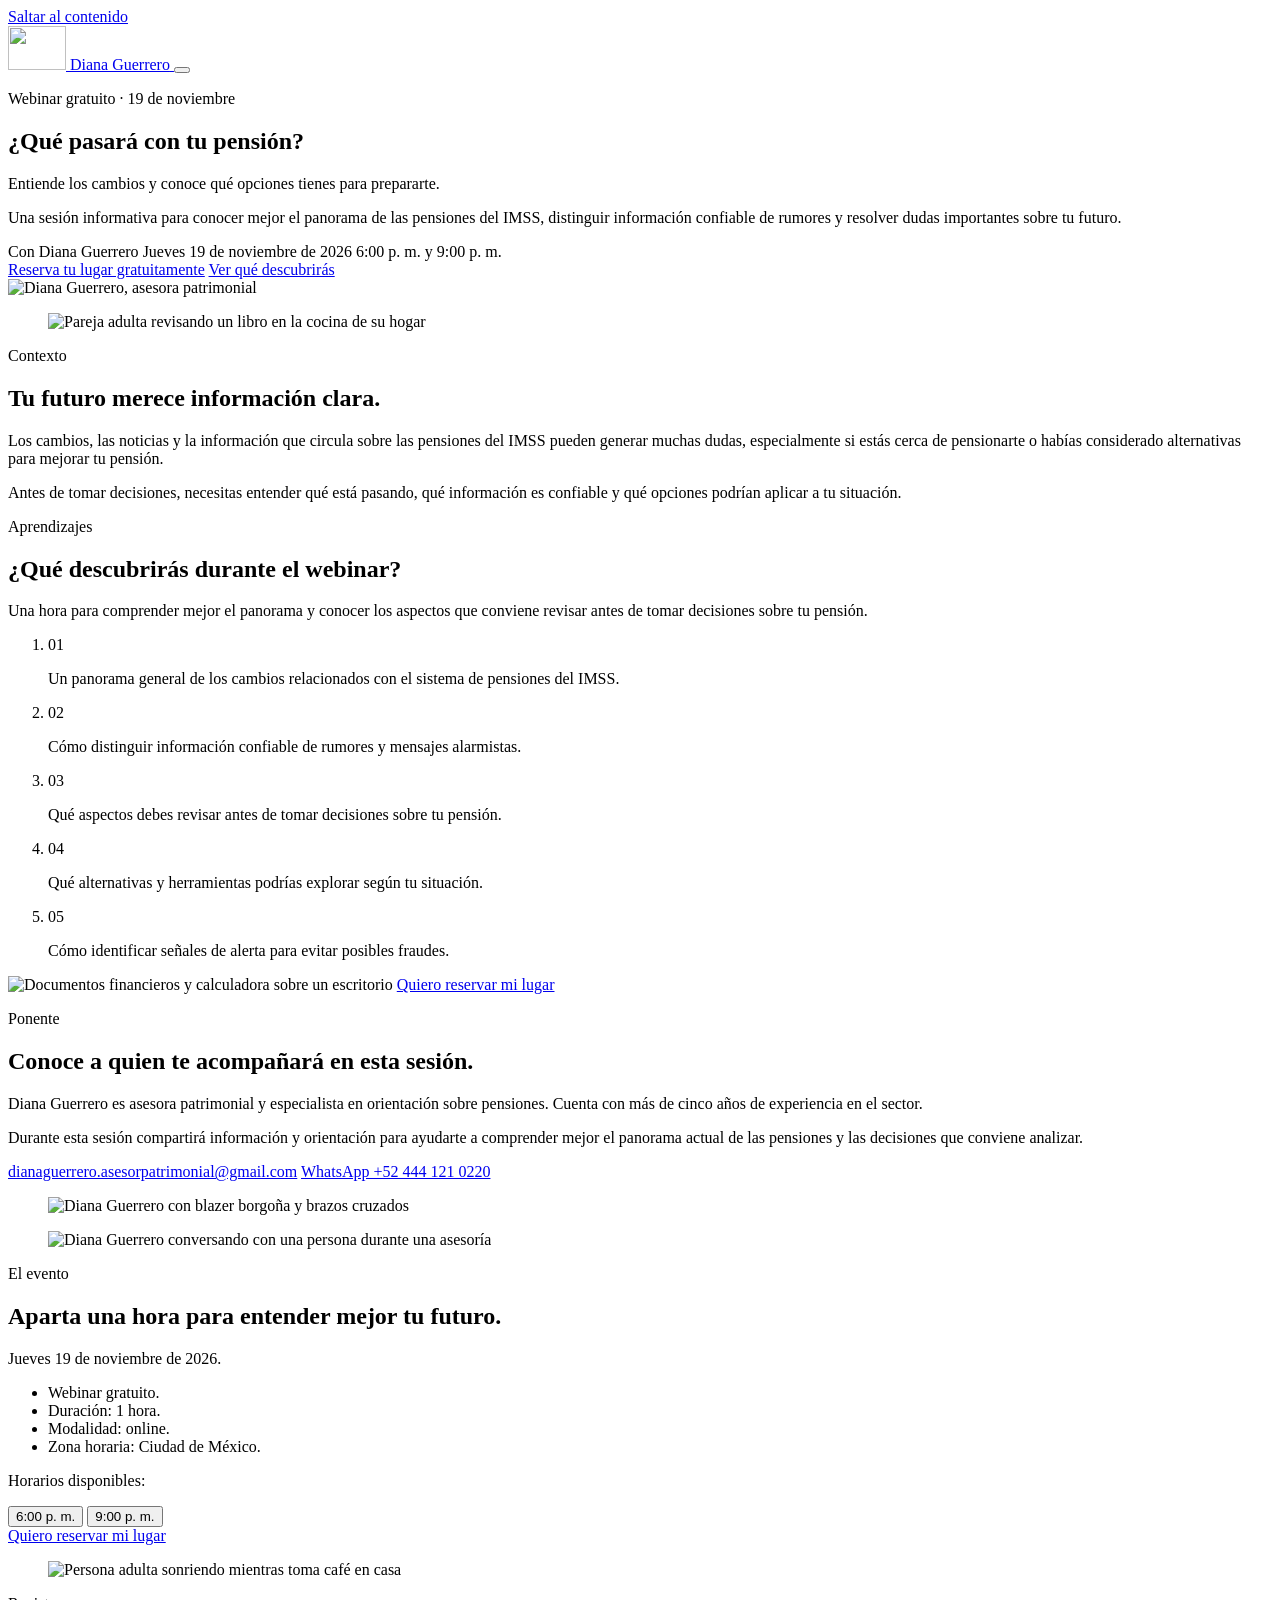
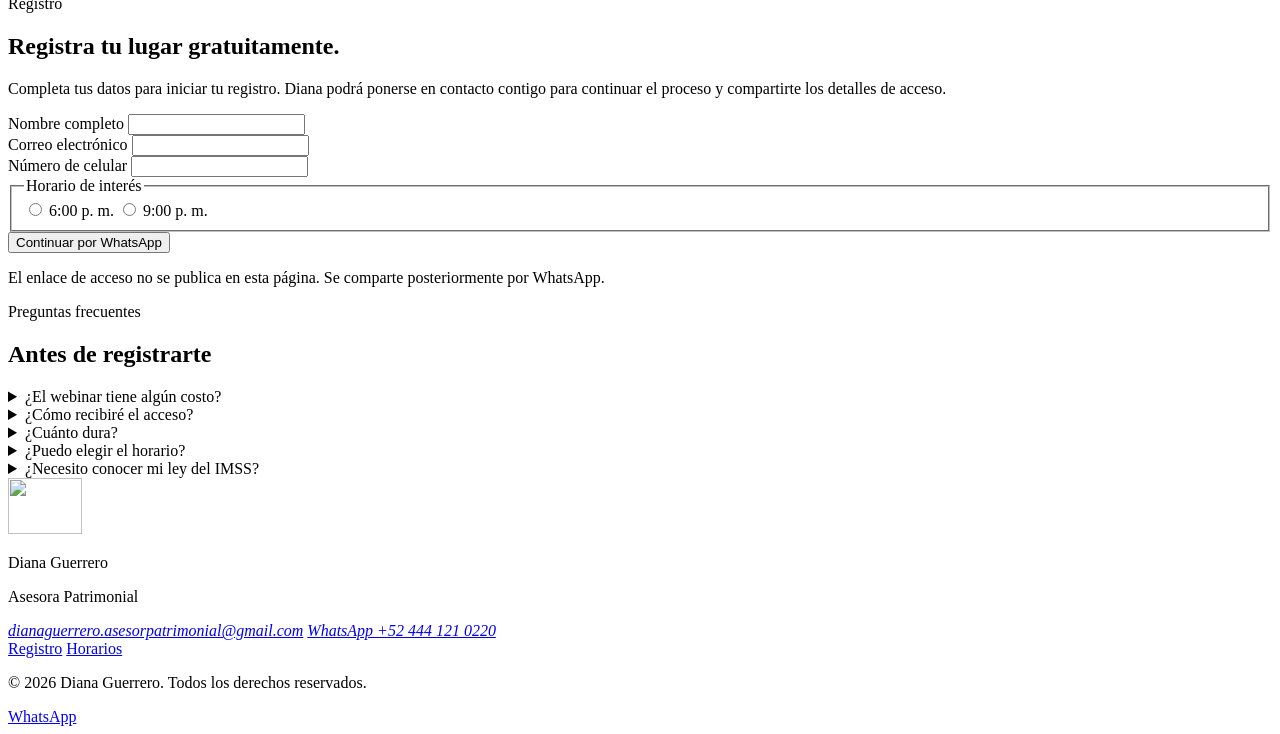
==== index.html @ 0c0ae13e "Add files via upload" ====
<!doctype html>
<html lang="es">
<head>
  <meta charset="utf-8">
  <meta name="viewport" content="width=device-width, initial-scale=1">
  <title>¿Qué pasará con tu pensión? | Webinar gratuito con Diana Guerrero</title>
  <meta name="description" content="Participa en el webinar gratuito de Diana Guerrero y conoce mejor el panorama de las pensiones del IMSS, las opciones disponibles y cómo identificar información confiable.">
  <meta property="og:title" content="¿Qué pasará con tu pensión? | Webinar gratuito con Diana Guerrero">
  <meta property="og:description" content="Webinar gratuito sobre pensiones del IMSS. Jueves 19 de noviembre de 2026, 6:00 p. m. o 9:00 p. m.">
  <meta property="og:type" content="website">
  <meta property="og:image" content="assets/images/diana-guerrero.png">
  <link rel="icon" type="image/png" href="assets/icons/favicon.png">
  <link rel="preconnect" href="https://fonts.googleapis.com">
  <link rel="preconnect" href="https://fonts.gstatic.com" crossorigin>
  <link href="https://fonts.googleapis.com/css2?family=Cormorant+Garamond:wght@500;600;700&family=Inter:wght@400;500;600;700&display=swap" rel="stylesheet">
  <link rel="preload" as="image" href="assets/images/diana-guerrero.png">
  <link rel="stylesheet" href="css/style.css">
  <script src="js/config.js" defer></script>
  <script src="js/main.js" defer></script>
</head>
<body>
  <a class="skip-link" href="#contenido">Saltar al contenido</a>

  <header class="site-nav" data-nav>
    <a class="brand" href="#inicio" aria-label="Diana Guerrero, inicio">
      <img src="assets/icons/logo-diana.png" alt="" width="58" height="44">
      <span>Diana Guerrero</span>
    </a>
    <button class="menu-toggle" type="button" data-menu-toggle aria-expanded="false" aria-controls="menu-principal" aria-label="Abrir menú">
      <span></span><span></span><span></span>
    </button>
    <nav class="menu-panel" id="menu-principal" data-menu-panel hidden aria-label="Navegación principal">
      <a href="#contexto">Contexto</a>
      <a href="#aprendizajes">Aprendizajes</a>
      <a href="#diana">Diana</a>
      <a href="#evento">Evento</a>
      <a href="#preguntas">Preguntas</a>
      <a class="menu-cta" href="#registro">Reserva tu lugar</a>
    </nav>
  </header>

  <main id="contenido">
    <section class="hero section" id="inicio" aria-labelledby="hero-title">
      <div class="hero__background" aria-hidden="true"></div>
      <div class="hero__inner container">
        <div class="hero__copy">
          <p class="eyebrow hero-anim">Webinar gratuito · 19 de noviembre</p>
          <span class="hero__rule hero-anim" aria-hidden="true"></span>
          <h1 id="hero-title" class="hero-anim">¿Qué pasará con tu pensión?</h1>
          <p class="hero__subtitle hero-anim">Entiende los cambios y conoce qué opciones tienes para prepararte.</p>
          <p class="hero__text hero-anim">Una sesión informativa para conocer mejor el panorama de las pensiones del IMSS, distinguir información confiable de rumores y resolver dudas importantes sobre tu futuro.</p>
          <div class="hero__meta hero-anim" aria-label="Detalles del evento">
            <span>Con Diana Guerrero</span>
            <span>Jueves 19 de noviembre de 2026</span>
            <span>6:00 p. m. y 9:00 p. m.</span>
          </div>
          <div class="hero__actions hero-anim">
            <a class="button button--primary" href="#registro" data-scroll-target="#registro" data-focus-form>Reserva tu lugar gratuitamente</a>
            <a class="button button--ghost" href="#aprendizajes" data-scroll-target="#aprendizajes">Ver qué descubrirás</a>
          </div>
        </div>
        <div class="hero__portrait hero-anim" aria-label="Retrato de Diana Guerrero">
          <img src="assets/images/diana-guerrero.png" alt="Diana Guerrero, asesora patrimonial" width="432" height="578" fetchpriority="high">
        </div>
      </div>
    </section>

    <section class="section context" id="contexto" aria-labelledby="context-title">
      <div class="container context__grid">
        <figure class="editorial-image reveal" data-parallax="12">
          <img src="assets/images/pareja-adulta.jpg" alt="Pareja adulta revisando un libro en la cocina de su hogar" width="1408" height="768" loading="lazy" decoding="async">
        </figure>
        <div class="context__copy reveal">
          <p class="section-kicker">Contexto</p>
          <h2 id="context-title">Tu futuro merece información clara.</h2>
          <p>Los cambios, las noticias y la información que circula sobre las pensiones del IMSS pueden generar muchas dudas, especialmente si estás cerca de pensionarte o habías considerado alternativas para mejorar tu pensión.</p>
          <p>Antes de tomar decisiones, necesitas entender qué está pasando, qué información es confiable y qué opciones podrían aplicar a tu situación.</p>
        </div>
      </div>
    </section>

    <section class="section learnings" id="aprendizajes" aria-labelledby="learnings-title">
      <div class="container">
        <div class="section-heading reveal">
          <p class="section-kicker">Aprendizajes</p>
          <h2 id="learnings-title">¿Qué descubrirás durante el webinar?</h2>
          <p>Una hora para comprender mejor el panorama y conocer los aspectos que conviene revisar antes de tomar decisiones sobre tu pensión.</p>
        </div>
        <div class="learnings__layout">
          <ol class="learning-list" aria-label="Temas del webinar">
            <li class="reveal"><span>01</span><p>Un panorama general de los cambios relacionados con el sistema de pensiones del IMSS.</p></li>
            <li class="reveal"><span>02</span><p>Cómo distinguir información confiable de rumores y mensajes alarmistas.</p></li>
            <li class="reveal"><span>03</span><p>Qué aspectos debes revisar antes de tomar decisiones sobre tu pensión.</p></li>
            <li class="reveal"><span>04</span><p>Qué alternativas y herramientas podrías explorar según tu situación.</p></li>
            <li class="reveal"><span>05</span><p>Cómo identificar señales de alerta para evitar posibles fraudes.</p></li>
          </ol>
          <aside class="learnings__aside reveal" aria-label="Imagen de planificación financiera">
            <img src="assets/images/planificacion-retiro.jpg" alt="Documentos financieros y calculadora sobre un escritorio" width="1408" height="768" loading="lazy" decoding="async">
            <a class="text-link" href="#registro" data-scroll-target="#registro" data-focus-form>Quiero reservar mi lugar</a>
          </aside>
        </div>
      </div>
    </section>

    <section class="section speaker" id="diana" aria-labelledby="speaker-title">
      <div class="container speaker__grid">
        <div class="speaker__intro reveal">
          <p class="section-kicker">Ponente</p>
          <h2 id="speaker-title">Conoce a quien te acompañará en esta sesión.</h2>
          <p>Diana Guerrero es asesora patrimonial y especialista en orientación sobre pensiones. Cuenta con más de cinco años de experiencia en el sector.</p>
          <p>Durante esta sesión compartirá información y orientación para ayudarte a comprender mejor el panorama actual de las pensiones y las decisiones que conviene analizar.</p>
          <div class="speaker__facts" aria-label="Datos de contacto de Diana">
            <a href="mailto:dianaguerrero.asesorpatrimonial@gmail.com">dianaguerrero.asesorpatrimonial@gmail.com</a>
            <a href="https://wa.me/524441210220" rel="noopener noreferrer">WhatsApp +52 444 121 0220</a>
          </div>
        </div>
        <figure class="speaker__portrait reveal">
          <img src="assets/images/diana-guerrero.png" alt="Diana Guerrero con blazer borgoña y brazos cruzados" width="432" height="578" loading="lazy" decoding="async">
        </figure>
        <figure class="speaker__advisory reveal" data-parallax="10">
          <img src="assets/images/asesoria-diana.jpg" alt="Diana Guerrero conversando con una persona durante una asesoría" width="896" height="1200" loading="lazy" decoding="async">
        </figure>
      </div>
      <div class="container credentials" data-credentials hidden>
        <h3>Reconocimientos verificados</h3>
        <div data-credentials-list></div>
      </div>
    </section>

    <section class="section event" id="evento" aria-labelledby="event-title">
      <div class="container event__grid">
        <div class="event__copy reveal">
          <p class="section-kicker">El evento</p>
          <h2 id="event-title">Aparta una hora para entender mejor tu futuro.</h2>
          <p class="event__date">Jueves 19 de noviembre de 2026.</p>
          <ul class="event__facts" aria-label="Características del webinar">
            <li>Webinar gratuito.</li>
            <li>Duración: 1 hora.</li>
            <li>Modalidad: online.</li>
            <li>Zona horaria: Ciudad de México.</li>
          </ul>
          <div class="schedule-picker" role="group" aria-label="Horarios disponibles">
            <p>Horarios disponibles:</p>
            <button class="schedule-option" type="button" data-schedule-choice="18:00">6:00 p. m.</button>
            <button class="schedule-option" type="button" data-schedule-choice="21:00">9:00 p. m.</button>
          </div>
          <a class="button button--primary" href="#registro" data-scroll-target="#registro" data-focus-form>Quiero reservar mi lugar</a>
        </div>
        <figure class="event__image reveal" data-parallax="8">
          <img src="assets/images/persona-adulta.jpg" alt="Persona adulta sonriendo mientras toma café en casa" width="1408" height="768" loading="lazy" decoding="async">
        </figure>
      </div>
    </section>

    <section class="section registration" id="registro" aria-labelledby="registration-title">
      <div class="container registration__grid">
        <div class="registration__intro reveal">
          <p class="section-kicker">Registro</p>
          <h2 id="registration-title">Registra tu lugar gratuitamente.</h2>
          <p>Completa tus datos para iniciar tu registro. Diana podrá ponerse en contacto contigo para continuar el proceso y compartirte los detalles de acceso.</p>
          <p class="development-notice" data-dev-notice role="status"></p>
        </div>
        <form class="registration-form reveal" id="registration-form" novalidate>
          <div class="field">
            <label for="fullName">Nombre completo</label>
            <input id="fullName" name="fullName" type="text" autocomplete="name" required aria-describedby="fullName-error">
            <p class="field-error" id="fullName-error" data-error-for="fullName" hidden></p>
          </div>
          <div class="field">
            <label for="email">Correo electrónico</label>
            <input id="email" name="email" type="email" autocomplete="email" required aria-describedby="email-error">
            <p class="field-error" id="email-error" data-error-for="email" hidden></p>
          </div>
          <div class="field">
            <label for="phone">Número de celular</label>
            <input id="phone" name="phone" type="tel" autocomplete="tel" inputmode="tel" required aria-describedby="phone-error">
            <p class="field-error" id="phone-error" data-error-for="phone" hidden></p>
          </div>
          <fieldset class="field schedule-field">
            <legend>Horario de interés</legend>
            <label><input type="radio" name="preferredSchedule" value="18:00"> 6:00 p. m.</label>
            <label><input type="radio" name="preferredSchedule" value="21:00"> 9:00 p. m.</label>
            <p class="field-error" data-error-for="preferredSchedule" hidden></p>
          </fieldset>
          <button class="button button--primary button--full" type="submit" aria-busy="false">
            <span data-submit-label>Continuar por WhatsApp</span>
          </button>
          <p class="form-status" data-form-status role="status" aria-live="polite" hidden></p>
          <p class="form-note">El enlace de acceso no se publica en esta página. Se comparte posteriormente por WhatsApp.</p>
        </form>
      </div>
    </section>

    <section class="section faq" id="preguntas" aria-labelledby="faq-title">
      <div class="container faq__grid">
        <div class="reveal">
          <p class="section-kicker">Preguntas frecuentes</p>
          <h2 id="faq-title">Antes de registrarte</h2>
        </div>
        <div class="faq__list">
          <details class="reveal">
            <summary>¿El webinar tiene algún costo?</summary>
            <p>No. La sesión es gratuita.</p>
          </details>
          <details class="reveal">
            <summary>¿Cómo recibiré el acceso?</summary>
            <p>Después de completar el proceso de registro, Diana se pondrá en contacto contigo por WhatsApp para compartirte los detalles de acceso.</p>
          </details>
          <details class="reveal">
            <summary>¿Cuánto dura?</summary>
            <p>La sesión tiene una duración aproximada de una hora.</p>
          </details>
          <details class="reveal">
            <summary>¿Puedo elegir el horario?</summary>
            <p>Sí. Puedes indicar si prefieres la sesión de las 6:00 p. m. o la de las 9:00 p. m.</p>
          </details>
          <details class="reveal">
            <summary>¿Necesito conocer mi ley del IMSS?</summary>
            <p>No es necesario para iniciar tu registro. Durante la sesión podrás conocer aspectos generales relacionados con las pensiones.</p>
          </details>
        </div>
      </div>
    </section>
  </main>

  <footer class="footer">
    <div class="container footer__grid">
      <div class="footer__brand">
        <img src="assets/icons/logo-diana.png" alt="" width="74" height="56" loading="lazy">
        <p>Diana Guerrero</p>
        <p>Asesora Patrimonial</p>
      </div>
      <address class="footer__contact">
        <a href="mailto:dianaguerrero.asesorpatrimonial@gmail.com">dianaguerrero.asesorpatrimonial@gmail.com</a>
        <a href="https://wa.me/524441210220" rel="noopener noreferrer">WhatsApp +52 444 121 0220</a>
      </address>
      <div class="footer__links">
        <a href="#registro" data-scroll-target="#registro">Registro</a>
        <a href="#evento" data-scroll-target="#evento">Horarios</a>
        <!-- Enlace habilitado únicamente cuando exista URL verificada en js/config.js -->
        <a href="#" data-privacy-link hidden>Aviso de privacidad</a>
      </div>
      <p class="footer__legal">© <span id="current-year">2026</span> Diana Guerrero. Todos los derechos reservados.</p>
    </div>
  </footer>

  <a class="floating-contact" href="https://wa.me/524441210220" rel="noopener noreferrer" aria-label="Contactar por WhatsApp">WhatsApp</a>
</body>
</html>
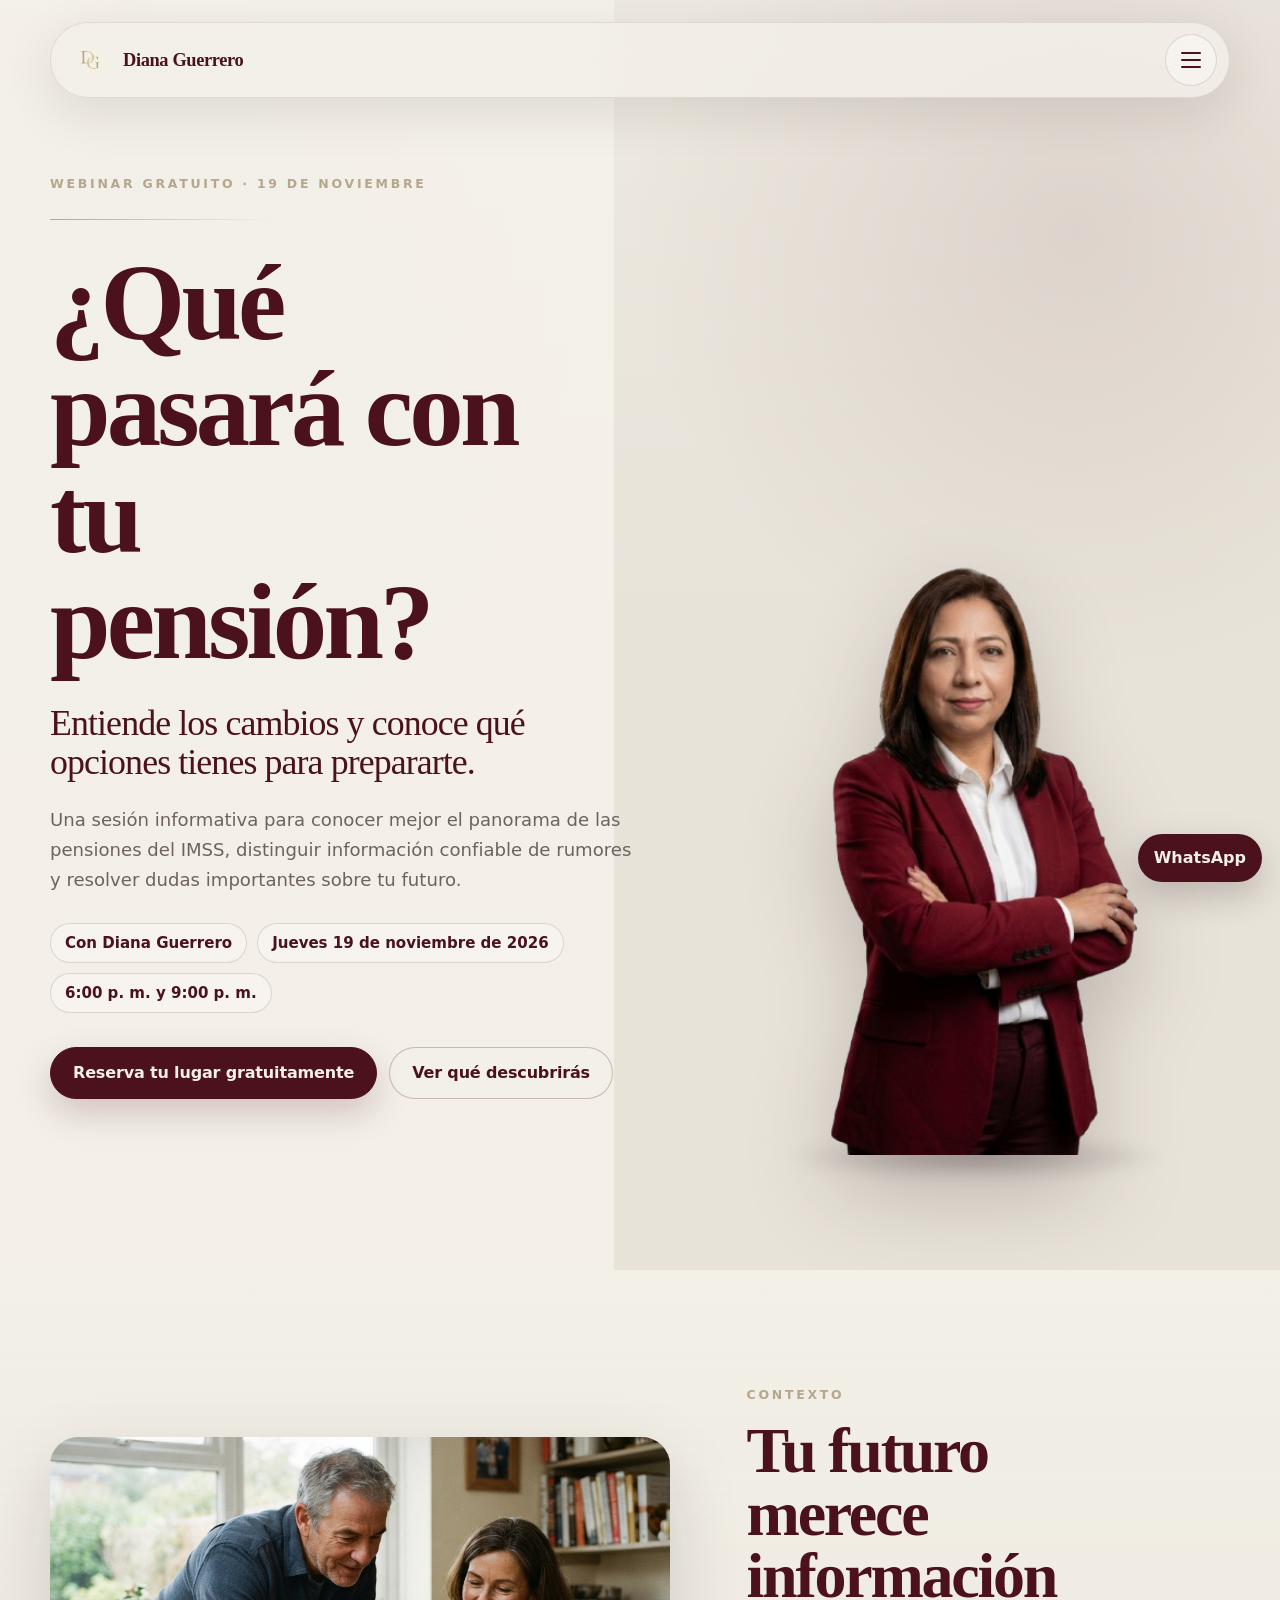
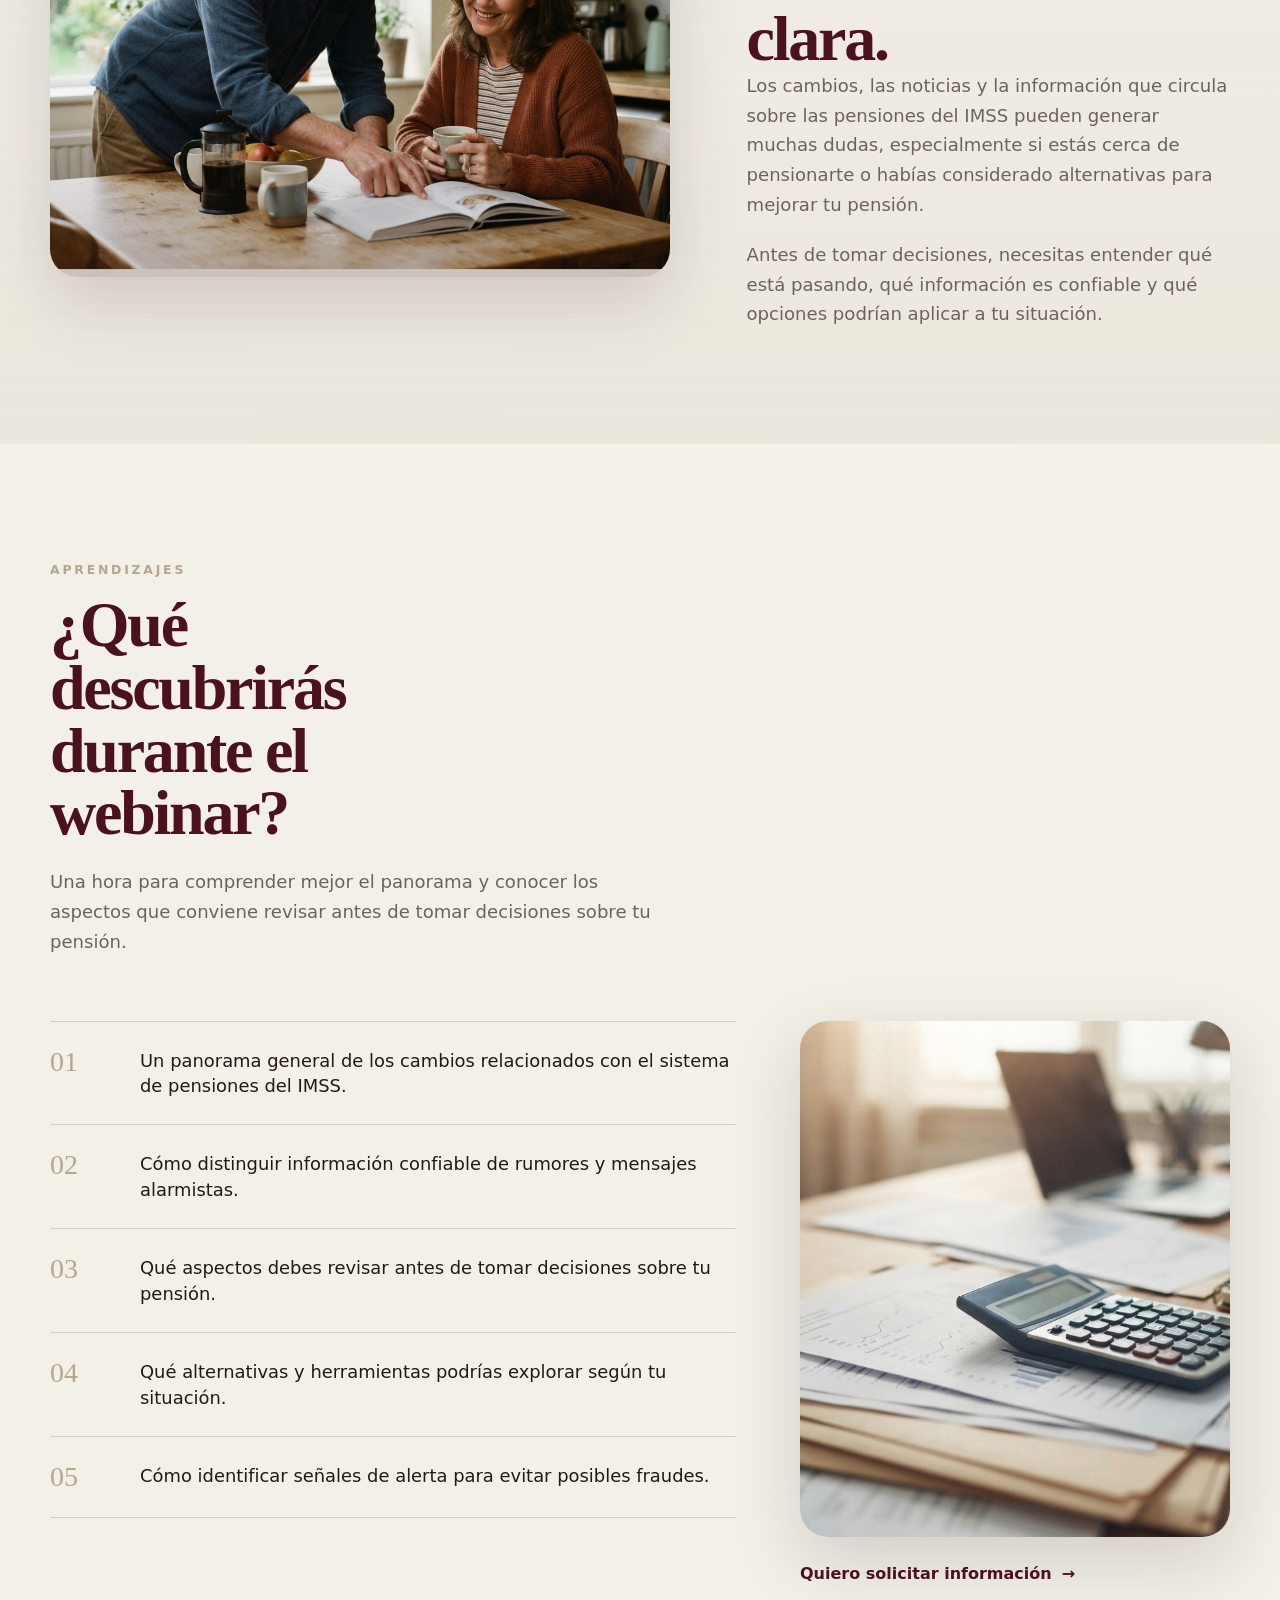
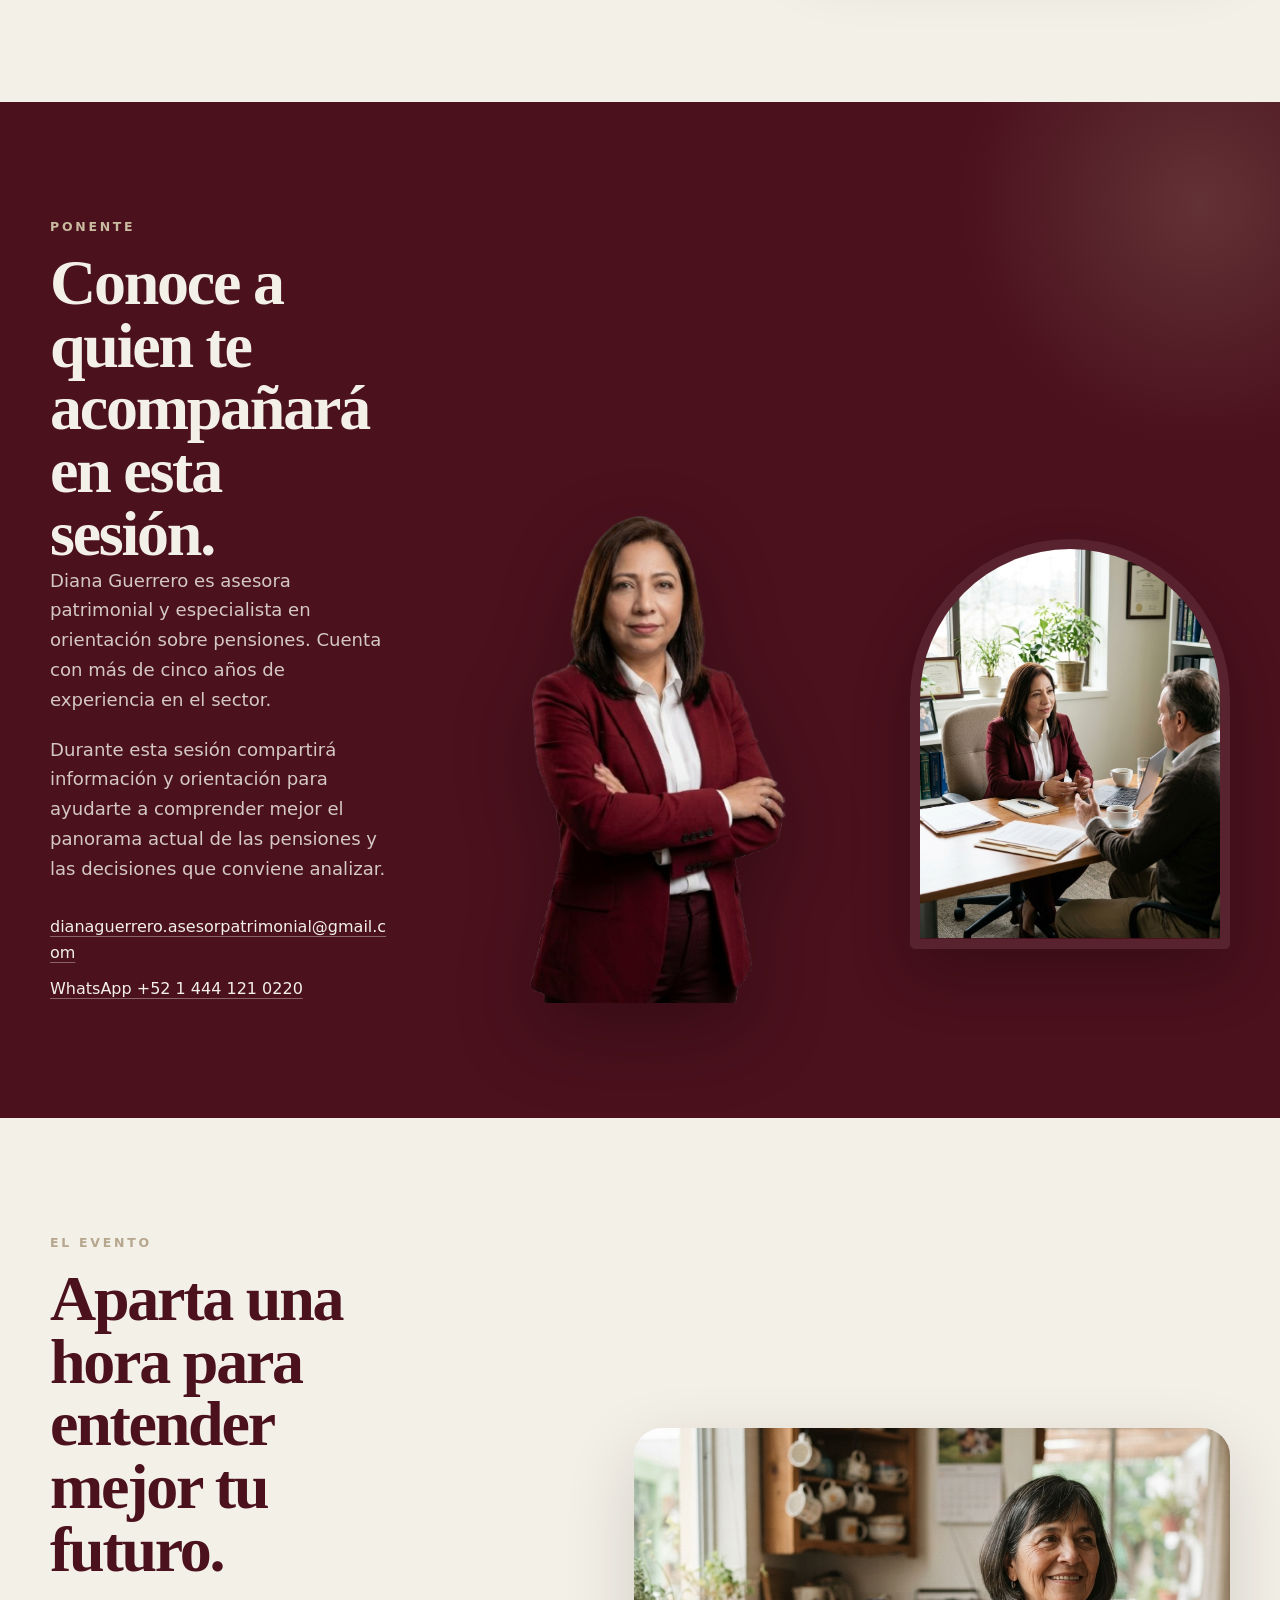
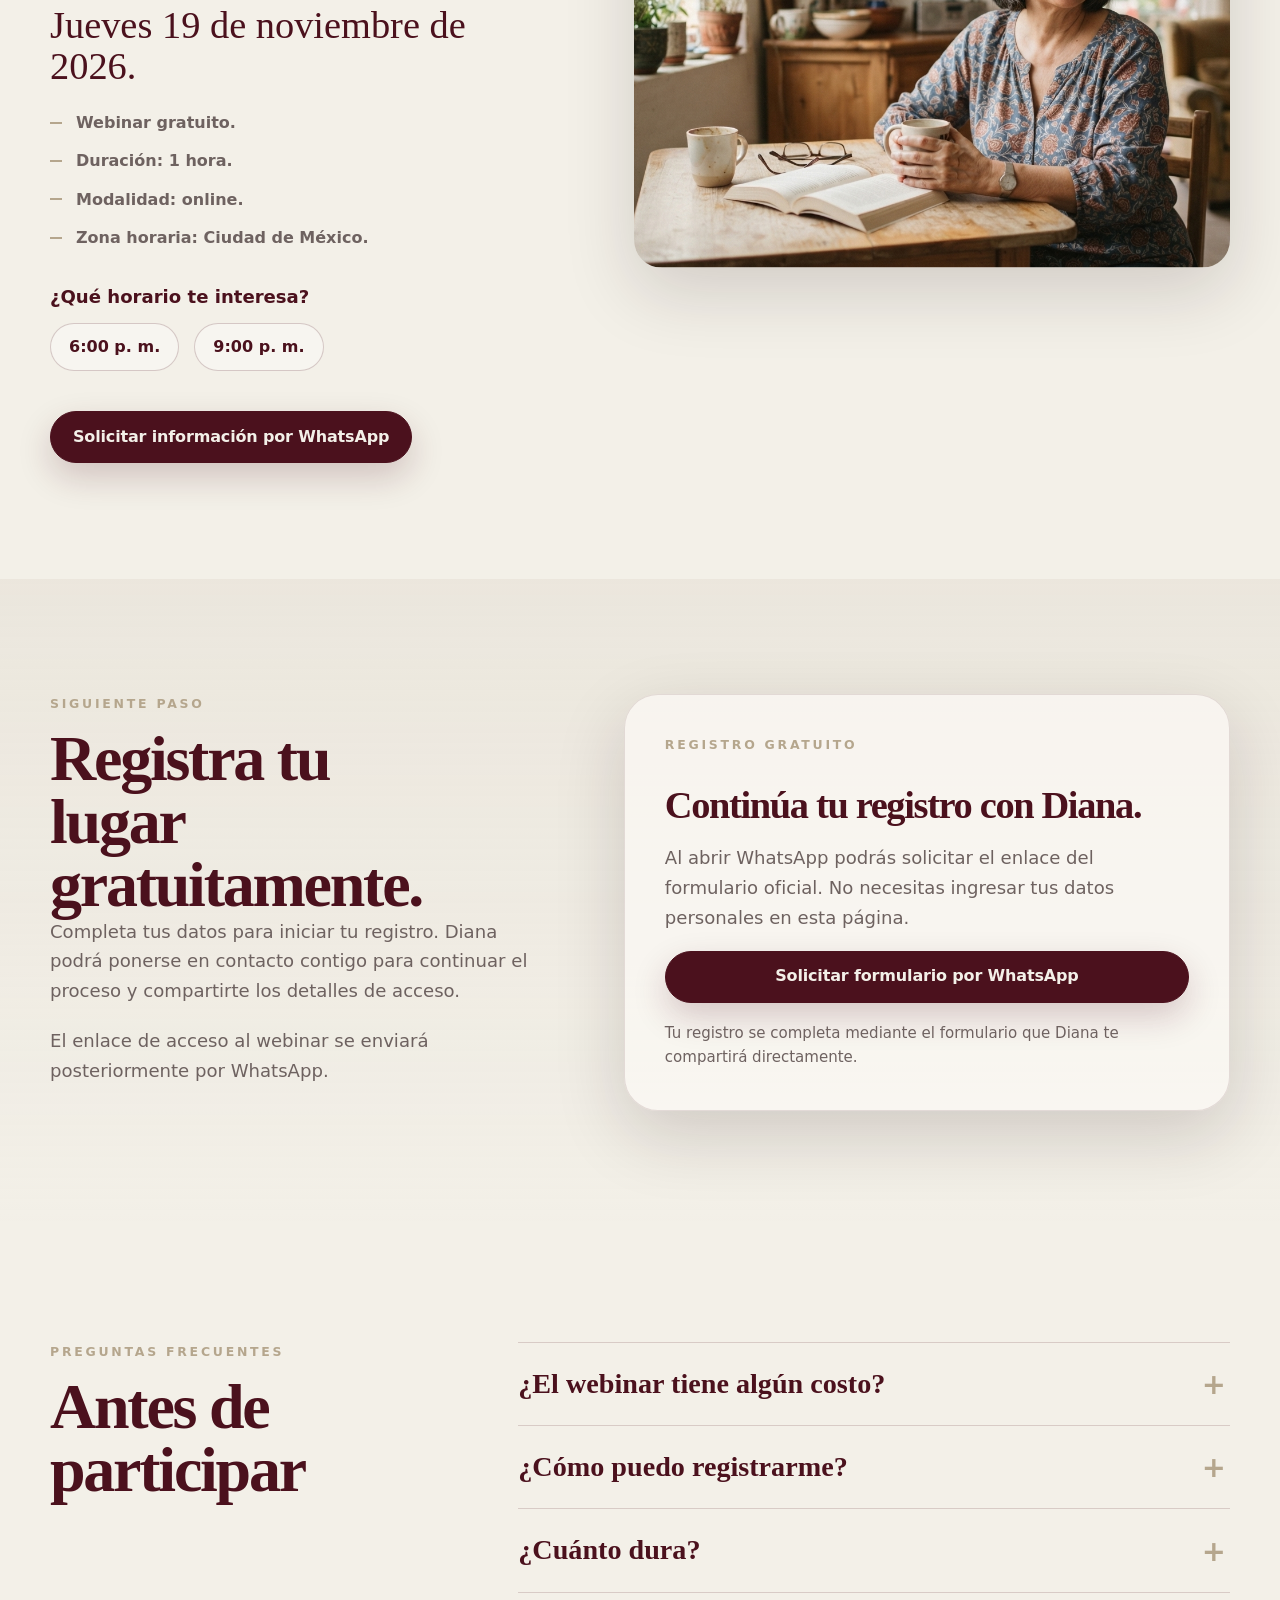
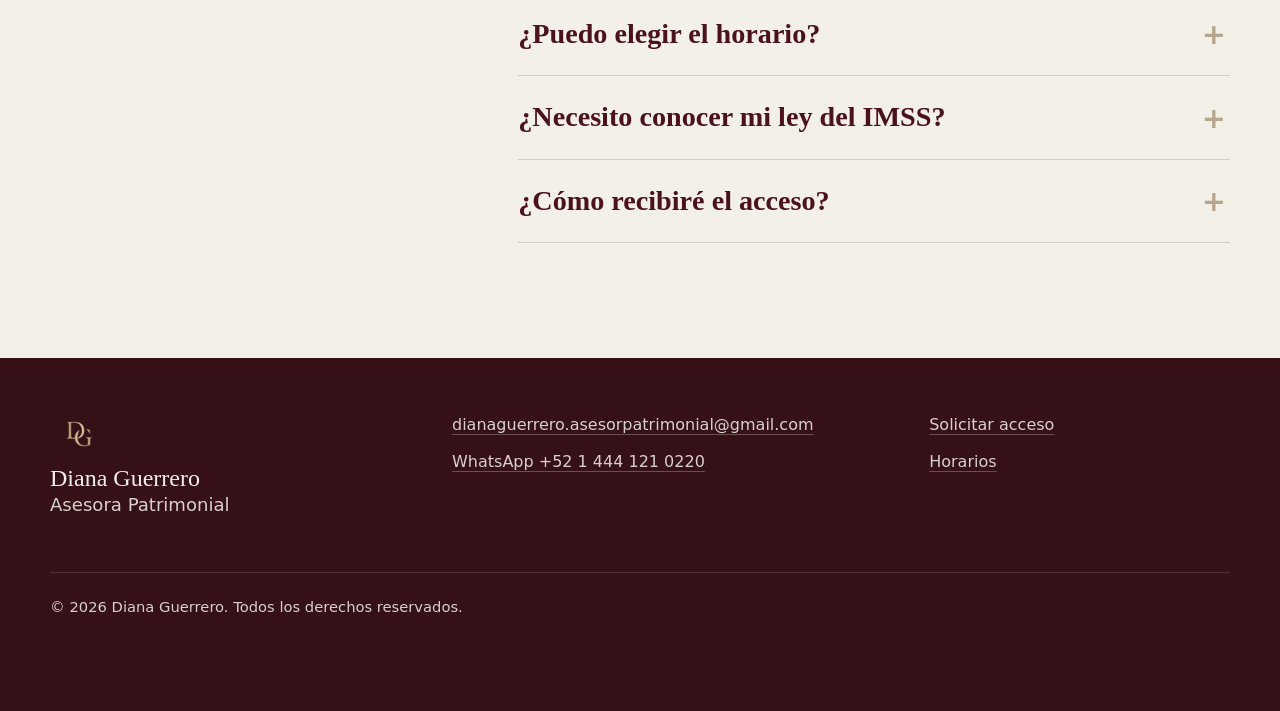
==== commit 4a6913eb: "Refactor HTML structure and update text content" ====
--- a/index.html
+++ b/index.html
@@ -26,41 +26,62 @@
       <img src="assets/icons/logo-diana.png" alt="" width="58" height="44">
       <span>Diana Guerrero</span>
     </a>
-    <button class="menu-toggle" type="button" data-menu-toggle aria-expanded="false" aria-controls="menu-principal" aria-label="Abrir menú">
+
+    <button class="menu-toggle" type="button" data-menu-toggle
+      aria-expanded="false" aria-controls="menu-principal" aria-label="Abrir menú">
       <span></span><span></span><span></span>
     </button>
+
     <nav class="menu-panel" id="menu-principal" data-menu-panel hidden aria-label="Navegación principal">
       <a href="#contexto">Contexto</a>
       <a href="#aprendizajes">Aprendizajes</a>
       <a href="#diana">Diana</a>
       <a href="#evento">Evento</a>
       <a href="#preguntas">Preguntas</a>
-      <a class="menu-cta" href="#registro">Reserva tu lugar</a>
+      <a class="menu-cta" href="#registro">Solicitar información</a>
     </nav>
   </header>
 
   <main id="contenido">
     <section class="hero section" id="inicio" aria-labelledby="hero-title">
       <div class="hero__background" aria-hidden="true"></div>
+
       <div class="hero__inner container">
         <div class="hero__copy">
           <p class="eyebrow hero-anim">Webinar gratuito · 19 de noviembre</p>
           <span class="hero__rule hero-anim" aria-hidden="true"></span>
+
           <h1 id="hero-title" class="hero-anim">¿Qué pasará con tu pensión?</h1>
-          <p class="hero__subtitle hero-anim">Entiende los cambios y conoce qué opciones tienes para prepararte.</p>
-          <p class="hero__text hero-anim">Una sesión informativa para conocer mejor el panorama de las pensiones del IMSS, distinguir información confiable de rumores y resolver dudas importantes sobre tu futuro.</p>
+
+          <p class="hero__subtitle hero-anim">
+            Entiende los cambios y conoce qué opciones tienes para prepararte.
+          </p>
+
+          <p class="hero__text hero-anim">
+            Una sesión informativa para conocer mejor el panorama de las pensiones del IMSS,
+            distinguir información confiable de rumores y resolver dudas importantes sobre tu futuro.
+          </p>
+
           <div class="hero__meta hero-anim" aria-label="Detalles del evento">
             <span>Con Diana Guerrero</span>
             <span>Jueves 19 de noviembre de 2026</span>
             <span>6:00 p. m. y 9:00 p. m.</span>
           </div>
+
           <div class="hero__actions hero-anim">
-            <a class="button button--primary" href="#registro" data-scroll-target="#registro" data-focus-form>Reserva tu lugar gratuitamente</a>
-            <a class="button button--ghost" href="#aprendizajes" data-scroll-target="#aprendizajes">Ver qué descubrirás</a>
+            <a class="button button--primary" href="#registro" data-scroll-target="#registro">
+              Solicitar mi acceso
+            </a>
+            <a class="button button--ghost" href="#aprendizajes" data-scroll-target="#aprendizajes">
+              Ver qué descubrirás
+            </a>
           </div>
         </div>
+
         <div class="hero__portrait hero-anim" aria-label="Retrato de Diana Guerrero">
-          <img src="assets/images/diana-guerrero.png" alt="Diana Guerrero, asesora patrimonial" width="432" height="578" fetchpriority="high">
+          <img src="assets/images/diana-guerrero.png"
+            alt="Diana Guerrero, asesora patrimonial"
+            width="432" height="578" fetchpriority="high">
         </div>
       </div>
     </section>
@@ -68,13 +89,23 @@
     <section class="section context" id="contexto" aria-labelledby="context-title">
       <div class="container context__grid">
         <figure class="editorial-image reveal" data-parallax="12">
-          <img src="assets/images/pareja-adulta.jpg" alt="Pareja adulta revisando un libro en la cocina de su hogar" width="1408" height="768" loading="lazy" decoding="async">
+          <img src="assets/images/pareja-adulta.jpg"
+            alt="Pareja adulta revisando un libro en la cocina de su hogar"
+            width="1408" height="768" loading="lazy" decoding="async">
         </figure>
+
         <div class="context__copy reveal">
           <p class="section-kicker">Contexto</p>
           <h2 id="context-title">Tu futuro merece información clara.</h2>
-          <p>Los cambios, las noticias y la información que circula sobre las pensiones del IMSS pueden generar muchas dudas, especialmente si estás cerca de pensionarte o habías considerado alternativas para mejorar tu pensión.</p>
-          <p>Antes de tomar decisiones, necesitas entender qué está pasando, qué información es confiable y qué opciones podrían aplicar a tu situación.</p>
+          <p>
+            Los cambios, las noticias y la información que circula sobre las pensiones del IMSS
+            pueden generar muchas dudas, especialmente si estás cerca de pensionarte o habías
+            considerado alternativas para mejorar tu pensión.
+          </p>
+          <p>
+            Antes de tomar decisiones, necesitas entender qué está pasando, qué información
+            es confiable y qué opciones podrían aplicar a tu situación.
+          </p>
         </div>
       </div>
     </section>
@@ -84,8 +115,12 @@
         <div class="section-heading reveal">
           <p class="section-kicker">Aprendizajes</p>
           <h2 id="learnings-title">¿Qué descubrirás durante el webinar?</h2>
-          <p>Una hora para comprender mejor el panorama y conocer los aspectos que conviene revisar antes de tomar decisiones sobre tu pensión.</p>
-        </div>
+          <p>
+            Una hora para comprender mejor el panorama y conocer los aspectos que conviene
+            revisar antes de tomar decisiones sobre tu pensión.
+          </p>
+        </div>
+
         <div class="learnings__layout">
           <ol class="learning-list" aria-label="Temas del webinar">
             <li class="reveal"><span>01</span><p>Un panorama general de los cambios relacionados con el sistema de pensiones del IMSS.</p></li>
@@ -94,9 +129,14 @@
             <li class="reveal"><span>04</span><p>Qué alternativas y herramientas podrías explorar según tu situación.</p></li>
             <li class="reveal"><span>05</span><p>Cómo identificar señales de alerta para evitar posibles fraudes.</p></li>
           </ol>
+
           <aside class="learnings__aside reveal" aria-label="Imagen de planificación financiera">
-            <img src="assets/images/planificacion-retiro.jpg" alt="Documentos financieros y calculadora sobre un escritorio" width="1408" height="768" loading="lazy" decoding="async">
-            <a class="text-link" href="#registro" data-scroll-target="#registro" data-focus-form>Quiero reservar mi lugar</a>
+            <img src="assets/images/planificacion-retiro.jpg"
+              alt="Documentos financieros y calculadora sobre un escritorio"
+              width="1408" height="768" loading="lazy" decoding="async">
+            <a class="text-link" href="#registro" data-scroll-target="#registro">
+              Quiero solicitar información
+            </a>
           </aside>
         </div>
       </div>
@@ -107,20 +147,38 @@
         <div class="speaker__intro reveal">
           <p class="section-kicker">Ponente</p>
           <h2 id="speaker-title">Conoce a quien te acompañará en esta sesión.</h2>
-          <p>Diana Guerrero es asesora patrimonial y especialista en orientación sobre pensiones. Cuenta con más de cinco años de experiencia en el sector.</p>
-          <p>Durante esta sesión compartirá información y orientación para ayudarte a comprender mejor el panorama actual de las pensiones y las decisiones que conviene analizar.</p>
+          <p>
+            Diana Guerrero es asesora patrimonial y especialista en orientación sobre pensiones.
+            Cuenta con más de cinco años de experiencia en el sector.
+          </p>
+          <p>
+            Durante esta sesión compartirá información y orientación para ayudarte a comprender
+            mejor el panorama actual de las pensiones y las decisiones que conviene analizar.
+          </p>
+
           <div class="speaker__facts" aria-label="Datos de contacto de Diana">
-            <a href="mailto:dianaguerrero.asesorpatrimonial@gmail.com">dianaguerrero.asesorpatrimonial@gmail.com</a>
-            <a href="https://wa.me/524441210220" rel="noopener noreferrer">WhatsApp +52 444 121 0220</a>
+            <a href="mailto:dianaguerrero.asesorpatrimonial@gmail.com">
+              dianaguerrero.asesorpatrimonial@gmail.com
+            </a>
+            <a href="https://wa.me/5214441210220" target="_blank" rel="noopener noreferrer">
+              WhatsApp +52 1 444 121 0220
+            </a>
           </div>
         </div>
+
         <figure class="speaker__portrait reveal">
-          <img src="assets/images/diana-guerrero.png" alt="Diana Guerrero con blazer borgoña y brazos cruzados" width="432" height="578" loading="lazy" decoding="async">
+          <img src="assets/images/diana-guerrero.png"
+            alt="Diana Guerrero con blazer borgoña y brazos cruzados"
+            width="432" height="578" loading="lazy" decoding="async">
         </figure>
+
         <figure class="speaker__advisory reveal" data-parallax="10">
-          <img src="assets/images/asesoria-diana.jpg" alt="Diana Guerrero conversando con una persona durante una asesoría" width="896" height="1200" loading="lazy" decoding="async">
+          <img src="assets/images/asesoria-diana.jpg"
+            alt="Diana Guerrero conversando con una persona durante una asesoría"
+            width="896" height="1200" loading="lazy" decoding="async">
         </figure>
       </div>
+
       <div class="container credentials" data-credentials hidden>
         <h3>Reconocimientos verificados</h3>
         <div data-credentials-list></div>
@@ -132,22 +190,33 @@
         <div class="event__copy reveal">
           <p class="section-kicker">El evento</p>
           <h2 id="event-title">Aparta una hora para entender mejor tu futuro.</h2>
+
           <p class="event__date">Jueves 19 de noviembre de 2026.</p>
+
           <ul class="event__facts" aria-label="Características del webinar">
             <li>Webinar gratuito.</li>
             <li>Duración: 1 hora.</li>
             <li>Modalidad: online.</li>
             <li>Zona horaria: Ciudad de México.</li>
           </ul>
-          <div class="schedule-picker" role="group" aria-label="Horarios disponibles">
-            <p>Horarios disponibles:</p>
-            <button class="schedule-option" type="button" data-schedule-choice="18:00">6:00 p. m.</button>
-            <button class="schedule-option" type="button" data-schedule-choice="21:00">9:00 p. m.</button>
+
+          <div class="schedule-picker" role="group" aria-label="Selecciona tu horario">
+            <p>¿Qué horario te interesa?</p>
+            <button class="schedule-option" type="button"
+              data-schedule-choice="18:00" aria-pressed="false">6:00 p. m.</button>
+            <button class="schedule-option" type="button"
+              data-schedule-choice="21:00" aria-pressed="false">9:00 p. m.</button>
           </div>
-          <a class="button button--primary" href="#registro" data-scroll-target="#registro" data-focus-form>Quiero reservar mi lugar</a>
-        </div>
+
+          <a class="button button--primary" href="#registro" data-scroll-target="#registro">
+            Solicitar información por WhatsApp
+          </a>
+        </div>
+
         <figure class="event__image reveal" data-parallax="8">
-          <img src="assets/images/persona-adulta.jpg" alt="Persona adulta sonriendo mientras toma café en casa" width="1408" height="768" loading="lazy" decoding="async">
+          <img src="assets/images/persona-adulta.jpg"
+            alt="Persona adulta sonriendo mientras toma café en casa"
+            width="1408" height="768" loading="lazy" decoding="async">
         </figure>
       </div>
     </section>
@@ -155,39 +224,37 @@
     <section class="section registration" id="registro" aria-labelledby="registration-title">
       <div class="container registration__grid">
         <div class="registration__intro reveal">
-          <p class="section-kicker">Registro</p>
-          <h2 id="registration-title">Registra tu lugar gratuitamente.</h2>
-          <p>Completa tus datos para iniciar tu registro. Diana podrá ponerse en contacto contigo para continuar el proceso y compartirte los detalles de acceso.</p>
-          <p class="development-notice" data-dev-notice role="status"></p>
-        </div>
-        <form class="registration-form reveal" id="registration-form" novalidate>
-          <div class="field">
-            <label for="fullName">Nombre completo</label>
-            <input id="fullName" name="fullName" type="text" autocomplete="name" required aria-describedby="fullName-error">
-            <p class="field-error" id="fullName-error" data-error-for="fullName" hidden></p>
-          </div>
-          <div class="field">
-            <label for="email">Correo electrónico</label>
-            <input id="email" name="email" type="email" autocomplete="email" required aria-describedby="email-error">
-            <p class="field-error" id="email-error" data-error-for="email" hidden></p>
-          </div>
-          <div class="field">
-            <label for="phone">Número de celular</label>
-            <input id="phone" name="phone" type="tel" autocomplete="tel" inputmode="tel" required aria-describedby="phone-error">
-            <p class="field-error" id="phone-error" data-error-for="phone" hidden></p>
-          </div>
-          <fieldset class="field schedule-field">
-            <legend>Horario de interés</legend>
-            <label><input type="radio" name="preferredSchedule" value="18:00"> 6:00 p. m.</label>
-            <label><input type="radio" name="preferredSchedule" value="21:00"> 9:00 p. m.</label>
-            <p class="field-error" data-error-for="preferredSchedule" hidden></p>
-          </fieldset>
-          <button class="button button--primary button--full" type="submit" aria-busy="false">
-            <span data-submit-label>Continuar por WhatsApp</span>
-          </button>
-          <p class="form-status" data-form-status role="status" aria-live="polite" hidden></p>
-          <p class="form-note">El enlace de acceso no se publica en esta página. Se comparte posteriormente por WhatsApp.</p>
-        </form>
+          <p class="section-kicker">Siguiente paso</p>
+          <h2 id="registration-title">Solicita tu acceso al webinar.</h2>
+          <p>
+            Escríbele directamente a Diana por WhatsApp. Ella te compartirá el formulario
+            para completar tu registro y continuar con el proceso.
+          </p>
+          <p>
+            El enlace de acceso al webinar se enviará posteriormente por WhatsApp.
+          </p>
+        </div>
+
+        <div class="registration-form reveal">
+          <p class="section-kicker">Registro gratuito</p>
+          <h3>Continúa tu registro con Diana.</h3>
+          <p>
+            Al abrir WhatsApp podrás solicitar el enlace del formulario oficial.
+            No necesitas ingresar tus datos personales en esta página.
+          </p>
+
+          <a class="button button--primary button--full"
+            href="https://wa.me/5214441210220"
+            data-whatsapp-cta
+            target="_blank"
+            rel="noopener noreferrer">
+            Solicitar formulario por WhatsApp
+          </a>
+
+          <p class="form-note">
+            Tu registro se completa mediante el formulario que Diana te compartirá directamente.
+          </p>
+        </div>
       </div>
     </section>
 
@@ -195,28 +262,50 @@
       <div class="container faq__grid">
         <div class="reveal">
           <p class="section-kicker">Preguntas frecuentes</p>
-          <h2 id="faq-title">Antes de registrarte</h2>
-        </div>
+          <h2 id="faq-title">Antes de participar</h2>
+        </div>
+
         <div class="faq__list">
           <details class="reveal">
             <summary>¿El webinar tiene algún costo?</summary>
             <p>No. La sesión es gratuita.</p>
           </details>
-          <details class="reveal">
-            <summary>¿Cómo recibiré el acceso?</summary>
-            <p>Después de completar el proceso de registro, Diana se pondrá en contacto contigo por WhatsApp para compartirte los detalles de acceso.</p>
-          </details>
+
+          <details class="reveal">
+            <summary>¿Cómo puedo registrarme?</summary>
+            <p>
+              Escríbele a Diana por WhatsApp. Ella te compartirá el enlace del formulario
+              oficial para completar tu registro.
+            </p>
+          </details>
+
           <details class="reveal">
             <summary>¿Cuánto dura?</summary>
             <p>La sesión tiene una duración aproximada de una hora.</p>
           </details>
+
           <details class="reveal">
             <summary>¿Puedo elegir el horario?</summary>
-            <p>Sí. Puedes indicar si prefieres la sesión de las 6:00 p. m. o la de las 9:00 p. m.</p>
-          </details>
+            <p>
+              Sí. Puedes indicar si prefieres la sesión de las 6:00 p. m. o la de las 9:00 p. m.
+              al contactar a Diana.
+            </p>
+          </details>
+
           <details class="reveal">
             <summary>¿Necesito conocer mi ley del IMSS?</summary>
-            <p>No es necesario para iniciar tu registro. Durante la sesión podrás conocer aspectos generales relacionados con las pensiones.</p>
+            <p>
+              No es necesario para iniciar tu registro. Durante la sesión podrás conocer
+              aspectos generales relacionados con las pensiones.
+            </p>
+          </details>
+
+          <details class="reveal">
+            <summary>¿Cómo recibiré el acceso?</summary>
+            <p>
+              Después de completar el formulario, Diana te compartirá los detalles de acceso
+              por WhatsApp.
+            </p>
           </details>
         </div>
       </div>
@@ -230,20 +319,35 @@
         <p>Diana Guerrero</p>
         <p>Asesora Patrimonial</p>
       </div>
+
       <address class="footer__contact">
-        <a href="mailto:dianaguerrero.asesorpatrimonial@gmail.com">dianaguerrero.asesorpatrimonial@gmail.com</a>
-        <a href="https://wa.me/524441210220" rel="noopener noreferrer">WhatsApp +52 444 121 0220</a>
+        <a href="mailto:dianaguerrero.asesorpatrimonial@gmail.com">
+          dianaguerrero.asesorpatrimonial@gmail.com
+        </a>
+        <a href="https://wa.me/5214441210220" target="_blank" rel="noopener noreferrer">
+          WhatsApp +52 1 444 121 0220
+        </a>
       </address>
+
       <div class="footer__links">
-        <a href="#registro" data-scroll-target="#registro">Registro</a>
+        <a href="#registro" data-scroll-target="#registro">Solicitar acceso</a>
         <a href="#evento" data-scroll-target="#evento">Horarios</a>
-        <!-- Enlace habilitado únicamente cuando exista URL verificada en js/config.js -->
         <a href="#" data-privacy-link hidden>Aviso de privacidad</a>
       </div>
-      <p class="footer__legal">© <span id="current-year">2026</span> Diana Guerrero. Todos los derechos reservados.</p>
+
+      <p class="footer__legal">
+        © <span id="current-year">2026</span> Diana Guerrero. Todos los derechos reservados.
+      </p>
     </div>
   </footer>
 
-  <a class="floating-contact" href="https://wa.me/524441210220" rel="noopener noreferrer" aria-label="Contactar por WhatsApp">WhatsApp</a>
+  <a class="floating-contact"
+    href="https://wa.me/5214441210220"
+    data-whatsapp-cta
+    target="_blank"
+    rel="noopener noreferrer"
+    aria-label="Contactar por WhatsApp">
+    WhatsApp
+  </a>
 </body>
 </html>
--- a/css/style.css
+++ b/css/style.css
@@ -0,0 +1,679 @@
+:root {
+  --burgundy: #4B111D;
+  --burgundy-2: #351016;
+  --burgundy-3: #641a2a;
+  --ivory: #F3F0E8;
+  --ivory-2: #FBF9F4;
+  --beige: #D4CABC;
+  --gold: #B5A68D;
+  --gold-2: #C8BB9F;
+  --ink: #24181b;
+  --muted: #6e6260;
+  --line: rgba(75, 17, 29, .16);
+  --shadow: 0 24px 70px rgba(36, 18, 23, .16);
+  --serif: "Cormorant Garamond", Georgia, "Times New Roman", serif;
+  --sans: "Inter", ui-sans-serif, system-ui, -apple-system, BlinkMacSystemFont, "Segoe UI", sans-serif;
+  --radius: 28px;
+  --container: min(1180px, calc(100vw - 40px));
+  --nav-height: 76px;
+}
+
+* { box-sizing: border-box; }
+html { scroll-behavior: smooth; }
+body {
+  margin: 0;
+  font-family: var(--sans);
+  color: var(--ink);
+  background:
+    radial-gradient(circle at 8% 4%, rgba(181, 166, 141, .18), transparent 30rem),
+    linear-gradient(180deg, var(--ivory-2), var(--ivory) 38rem);
+  line-height: 1.65;
+  text-rendering: optimizeLegibility;
+  -webkit-font-smoothing: antialiased;
+}
+img { max-width: 100%; height: auto; display: block; }
+a { color: inherit; }
+button, input { font: inherit; }
+[hidden] { display: none !important; }
+
+::selection { background: rgba(181, 166, 141, .38); color: var(--burgundy); }
+
+.skip-link {
+  position: fixed;
+  left: 16px;
+  top: 12px;
+  z-index: 1000;
+  transform: translateY(-140%);
+  background: var(--burgundy);
+  color: var(--ivory);
+  padding: 10px 14px;
+  border-radius: 999px;
+  text-decoration: none;
+  transition: transform .2s ease;
+}
+.skip-link:focus { transform: translateY(0); }
+
+:focus-visible {
+  outline: 3px solid rgba(181, 166, 141, .85);
+  outline-offset: 4px;
+}
+
+.container { width: var(--container); margin-inline: auto; }
+.section { position: relative; padding: clamp(76px, 9vw, 136px) 0; }
+.section-kicker,
+.eyebrow {
+  margin: 0 0 14px;
+  color: var(--gold);
+  font-size: .78rem;
+  font-weight: 700;
+  letter-spacing: .22em;
+  text-transform: uppercase;
+}
+h1, h2, h3 {
+  margin: 0;
+  font-family: var(--serif);
+  color: var(--burgundy);
+  line-height: .98;
+  letter-spacing: -.035em;
+}
+h1 { font-size: clamp(3.2rem, 8.5vw, 7.9rem); max-width: 9ch; }
+h2 { font-size: clamp(2.35rem, 5vw, 4.8rem); max-width: 11ch; }
+h3 { font-size: clamp(1.7rem, 3vw, 2.5rem); }
+p { margin: 0; color: var(--muted); font-size: clamp(1rem, .35vw + .95rem, 1.13rem); }
+p + p { margin-top: 1.1em; }
+.section-heading { max-width: 760px; margin-bottom: clamp(34px, 5vw, 70px); }
+.section-heading p:not(.section-kicker) { max-width: 620px; margin-top: 22px; }
+
+.button {
+  --button-bg: transparent;
+  --button-color: var(--burgundy);
+  display: inline-flex;
+  align-items: center;
+  justify-content: center;
+  min-height: 52px;
+  padding: 0 22px;
+  border: 1px solid var(--line);
+  border-radius: 999px;
+  background: var(--button-bg);
+  color: var(--button-color);
+  font-weight: 700;
+  letter-spacing: -.01em;
+  text-decoration: none;
+  cursor: pointer;
+  transition: transform .2s ease, background .2s ease, color .2s ease, border-color .2s ease, box-shadow .2s ease;
+}
+.button:hover { transform: translateY(-2px); }
+.button:active { transform: translateY(0); }
+.button--primary {
+  --button-bg: var(--burgundy);
+  --button-color: var(--ivory);
+  border-color: var(--burgundy);
+  box-shadow: 0 14px 34px rgba(75, 17, 29, .20);
+}
+.button--primary:hover { background: var(--burgundy-3); }
+.button--ghost { border-color: rgba(75, 17, 29, .26); background: rgba(243, 240, 232, .42); }
+.button--ghost:hover { background: rgba(212, 202, 188, .28); }
+.button--full { width: 100%; }
+.button[disabled] { opacity: .62; cursor: wait; transform: none; }
+
+.text-link {
+  display: inline-flex;
+  align-items: center;
+  gap: 10px;
+  margin-top: 24px;
+  color: var(--burgundy);
+  font-weight: 800;
+  text-decoration: none;
+}
+.text-link::after { content: "→"; transition: transform .2s ease; }
+.text-link:hover::after { transform: translateX(4px); }
+
+/* Navegación flotante */
+.site-nav {
+  position: fixed;
+  inset: 18px 18px auto;
+  z-index: 100;
+  min-height: var(--nav-height);
+  display: flex;
+  align-items: center;
+  justify-content: space-between;
+  gap: 18px;
+  padding: 10px 12px 10px 18px;
+  border: 1px solid rgba(75, 17, 29, .10);
+  border-radius: 999px;
+  background: rgba(243, 240, 232, .82);
+  backdrop-filter: blur(18px);
+  box-shadow: 0 14px 50px rgba(36, 18, 23, .10);
+}
+.brand {
+  display: inline-flex;
+  align-items: center;
+  gap: 12px;
+  color: var(--burgundy);
+  font-family: var(--serif);
+  font-size: 1.15rem;
+  font-weight: 700;
+  letter-spacing: -.02em;
+  text-decoration: none;
+  white-space: nowrap;
+}
+.brand img { width: 42px; height: auto; }
+.menu-toggle {
+  width: 52px;
+  height: 52px;
+  display: inline-grid;
+  place-content: center;
+  gap: 5px;
+  border: 1px solid rgba(75, 17, 29, .14);
+  border-radius: 50%;
+  background: rgba(255, 255, 255, .36);
+  cursor: pointer;
+  transition: background .2s ease, transform .2s ease;
+}
+.menu-toggle:hover { background: rgba(212, 202, 188, .34); transform: rotate(4deg); }
+.menu-toggle span {
+  width: 20px;
+  height: 2px;
+  border-radius: 999px;
+  background: var(--burgundy);
+  transition: transform .24s ease, opacity .24s ease;
+}
+.site-nav.is-open .menu-toggle span:nth-child(1) { transform: translateY(7px) rotate(45deg); }
+.site-nav.is-open .menu-toggle span:nth-child(2) { opacity: 0; }
+.site-nav.is-open .menu-toggle span:nth-child(3) { transform: translateY(-7px) rotate(-45deg); }
+.menu-panel {
+  position: fixed;
+  top: calc(var(--nav-height) + 30px);
+  right: 18px;
+  width: min(360px, calc(100vw - 36px));
+  display: grid;
+  gap: 6px;
+  padding: 16px;
+  border: 1px solid rgba(75, 17, 29, .12);
+  border-radius: 30px;
+  background: rgba(251, 249, 244, .96);
+  box-shadow: var(--shadow);
+  transform-origin: top right;
+  transform: translateY(-8px) scale(.96);
+  opacity: 0;
+  pointer-events: none;
+  transition: opacity .22s ease, transform .22s ease;
+}
+.menu-panel.is-visible { transform: translateY(0) scale(1); opacity: 1; pointer-events: auto; }
+.menu-panel a {
+  display: flex;
+  align-items: center;
+  min-height: 48px;
+  padding: 0 16px;
+  border-radius: 18px;
+  color: var(--burgundy);
+  font-weight: 700;
+  text-decoration: none;
+}
+.menu-panel a:hover { background: rgba(212, 202, 188, .26); }
+.menu-panel .menu-cta { margin-top: 8px; background: var(--burgundy); color: var(--ivory); justify-content: center; }
+
+/* Hero */
+.hero {
+  min-height: 100svh;
+  display: grid;
+  align-items: center;
+  overflow: hidden;
+  padding-top: calc(var(--nav-height) + 58px);
+}
+.hero__background {
+  position: absolute;
+  inset: 0;
+  background:
+    linear-gradient(90deg, rgba(243, 240, 232, .96) 0 48%, rgba(212, 202, 188, .34) 48% 100%),
+    radial-gradient(circle at 84% 18%, rgba(75, 17, 29, .13), transparent 28rem);
+  pointer-events: none;
+}
+.hero__inner {
+  position: relative;
+  display: grid;
+  grid-template-columns: minmax(0, 1.08fr) minmax(320px, .92fr);
+  gap: clamp(28px, 6vw, 92px);
+  align-items: end;
+}
+.hero__copy { padding: 40px 0 56px; }
+.hero__rule {
+  display: block;
+  width: min(220px, 44vw);
+  height: 1px;
+  margin: 24px 0 30px;
+  background: linear-gradient(90deg, var(--gold), transparent);
+  transform-origin: left;
+}
+.hero__subtitle {
+  margin-top: 28px;
+  color: var(--burgundy);
+  font-family: var(--serif);
+  font-size: clamp(1.55rem, 2.8vw, 2.55rem);
+  line-height: 1.08;
+  letter-spacing: -.025em;
+  max-width: 620px;
+}
+.hero__text { max-width: 610px; margin-top: 24px; }
+.hero__meta {
+  display: flex;
+  flex-wrap: wrap;
+  gap: 10px;
+  margin-top: 28px;
+}
+.hero__meta span {
+  display: inline-flex;
+  align-items: center;
+  min-height: 40px;
+  padding: 0 14px;
+  border: 1px solid rgba(75, 17, 29, .14);
+  border-radius: 999px;
+  background: rgba(255, 255, 255, .28);
+  color: var(--burgundy);
+  font-weight: 700;
+  font-size: .94rem;
+}
+.hero__actions { display: flex; flex-wrap: wrap; gap: 12px; margin-top: 34px; }
+.hero__portrait {
+  position: relative;
+  align-self: end;
+  justify-self: center;
+  width: min(100%, 470px);
+  filter: drop-shadow(0 34px 44px rgba(36, 18, 23, .22));
+}
+.hero__portrait::before {
+  content: "";
+  position: absolute;
+  inset: auto 8% -26px 8%;
+  height: 48px;
+  border-radius: 50%;
+  background: radial-gradient(ellipse, rgba(36, 18, 23, .28), transparent 70%);
+  filter: blur(6px);
+  z-index: -1;
+}
+.hero__portrait img { width: 100%; }
+
+.hero-anim { opacity: 0; animation: heroIn .9s cubic-bezier(.22, .8, .24, 1) forwards; }
+.hero-anim:nth-of-type(1) { animation-delay: .05s; }
+.hero__rule.hero-anim { animation-name: ruleIn; animation-delay: .22s; }
+h1.hero-anim { animation-delay: .28s; }
+.hero__subtitle.hero-anim { animation-delay: .44s; }
+.hero__text.hero-anim { animation-delay: .56s; }
+.hero__meta.hero-anim { animation-delay: .68s; }
+.hero__actions.hero-anim { animation-delay: .8s; }
+.hero__portrait.hero-anim { animation-delay: .48s; }
+
+@keyframes heroIn {
+  from { opacity: 0; transform: translateY(22px); }
+  to { opacity: 1; transform: translateY(0); }
+}
+@keyframes ruleIn {
+  from { opacity: 0; transform: scaleX(0); }
+  to { opacity: 1; transform: scaleX(1); }
+}
+
+/* Reveal on scroll */
+.js-ready .reveal { opacity: 0; transform: translateY(24px); transition: opacity .68s ease var(--reveal-delay, 0ms), transform .68s ease var(--reveal-delay, 0ms); }
+.js-ready .reveal.is-visible { opacity: 1; transform: translateY(0); }
+
+/* Contexto */
+.context { background: linear-gradient(180deg, transparent, rgba(212, 202, 188, .24)); }
+.context__grid {
+  display: grid;
+  grid-template-columns: minmax(0, 1fr) minmax(320px, .78fr);
+  gap: clamp(32px, 6vw, 92px);
+  align-items: center;
+}
+.editorial-image {
+  position: relative;
+  margin: 0;
+  overflow: hidden;
+  border-radius: var(--radius);
+  box-shadow: var(--shadow);
+}
+.editorial-image::after {
+  content: "";
+  position: absolute;
+  inset: 0;
+  background: linear-gradient(180deg, transparent 52%, rgba(36, 18, 23, .18));
+  pointer-events: none;
+}
+.editorial-image img { width: 100%; height: 100%; min-height: 440px; object-fit: cover; transform: translateY(var(--parallax-y, 0)); }
+.context__copy p:not(.section-kicker) { max-width: 560px; }
+
+/* Aprendizajes */
+.learnings__layout {
+  display: grid;
+  grid-template-columns: minmax(0, 1fr) minmax(300px, 430px);
+  gap: clamp(30px, 5vw, 78px);
+  align-items: start;
+}
+.learning-list {
+  counter-reset: item;
+  margin: 0;
+  padding: 0;
+  list-style: none;
+  border-top: 1px solid var(--line);
+}
+.learning-list li {
+  display: grid;
+  grid-template-columns: 72px 1fr;
+  gap: 18px;
+  padding: 26px 0;
+  border-bottom: 1px solid var(--line);
+}
+.learning-list span {
+  color: var(--gold);
+  font-family: var(--serif);
+  font-size: 1.75rem;
+  line-height: 1;
+}
+.learning-list p { color: var(--ink); font-size: clamp(1.08rem, 1.4vw, 1.32rem); line-height: 1.42; max-width: 650px; }
+.learnings__aside { position: sticky; top: 120px; }
+.learnings__aside img {
+  width: 100%;
+  aspect-ratio: 4 / 4.8;
+  object-fit: cover;
+  border-radius: var(--radius);
+  box-shadow: var(--shadow);
+}
+
+/* Diana */
+.speaker {
+  background: var(--burgundy);
+  color: var(--ivory);
+  overflow: hidden;
+}
+.speaker::before {
+  content: "";
+  position: absolute;
+  width: 520px;
+  height: 520px;
+  right: -180px;
+  top: -160px;
+  border-radius: 50%;
+  background: radial-gradient(circle, rgba(181, 166, 141, .22), transparent 66%);
+}
+.speaker h2, .speaker p { color: var(--ivory); }
+.speaker .section-kicker { color: var(--gold-2); }
+.speaker__grid {
+  position: relative;
+  display: grid;
+  grid-template-columns: minmax(0, 1fr) minmax(280px, 390px) minmax(240px, 320px);
+  gap: clamp(28px, 5vw, 70px);
+  align-items: end;
+}
+.speaker__intro p:not(.section-kicker) { max-width: 620px; color: rgba(243, 240, 232, .82); }
+.speaker__facts { display: grid; gap: 10px; margin-top: 30px; }
+.speaker__facts a { color: var(--ivory); text-decoration-color: rgba(243, 240, 232, .36); text-underline-offset: 4px; overflow-wrap: anywhere; }
+.speaker__portrait { margin: 0; align-self: end; filter: drop-shadow(0 28px 38px rgba(0, 0, 0, .28)); }
+.speaker__portrait img { width: 100%; }
+.speaker__advisory { margin: 0 0 54px; overflow: hidden; border: 10px solid rgba(243, 240, 232, .08); border-radius: 999px 999px 30px 30px; box-shadow: 0 26px 60px rgba(0, 0, 0, .24); }
+.speaker__advisory img { width: 100%; height: 390px; object-fit: cover; object-position: center top; transform: translateY(var(--parallax-y, 0)); }
+.credentials { margin-top: 54px; }
+.credentials h3 { color: var(--ivory); margin-bottom: 20px; }
+.credential {
+  display: grid;
+  grid-template-columns: 86px 1fr;
+  gap: 8px 18px;
+  align-items: start;
+  padding: 18px 0;
+  border-top: 1px solid rgba(243, 240, 232, .16);
+}
+.credential img { grid-row: span 3; width: 86px; aspect-ratio: 1; object-fit: cover; border-radius: 18px; }
+.credential h4 { margin: 0; color: var(--ivory); font-family: var(--serif); font-size: 1.35rem; line-height: 1.05; }
+.credential p { color: rgba(243, 240, 232, .78); font-size: .98rem; }
+
+/* Evento */
+.event__grid {
+  display: grid;
+  grid-template-columns: minmax(0, .92fr) minmax(320px, 1.08fr);
+  gap: clamp(32px, 6vw, 90px);
+  align-items: center;
+}
+.event__date {
+  margin-top: 24px;
+  color: var(--burgundy);
+  font-family: var(--serif);
+  font-size: clamp(1.8rem, 3vw, 2.65rem);
+  line-height: 1.05;
+}
+.event__facts {
+  margin: 24px 0 0;
+  padding: 0;
+  list-style: none;
+  display: grid;
+  gap: 12px;
+}
+.event__facts li {
+  position: relative;
+  padding-left: 26px;
+  color: var(--muted);
+  font-weight: 600;
+}
+.event__facts li::before {
+  content: "";
+  position: absolute;
+  left: 0;
+  top: .72em;
+  width: 12px;
+  height: 2px;
+  background: var(--gold);
+}
+.schedule-picker { margin: 30px 0; }
+.schedule-picker p { margin-bottom: 12px; color: var(--burgundy); font-weight: 800; }
+.schedule-option {
+  min-height: 48px;
+  margin: 0 10px 10px 0;
+  padding: 0 18px;
+  border: 1px solid rgba(75, 17, 29, .20);
+  border-radius: 999px;
+  background: rgba(255, 255, 255, .34);
+  color: var(--burgundy);
+  font-weight: 800;
+  cursor: pointer;
+  transition: background .2s ease, color .2s ease, transform .2s ease;
+}
+.schedule-option:hover { transform: translateY(-2px); background: rgba(212, 202, 188, .32); }
+.schedule-option.is-selected { background: var(--burgundy); color: var(--ivory); }
+.event__image { margin: 0; overflow: hidden; border-radius: var(--radius); box-shadow: var(--shadow); }
+.event__image img { width: 100%; min-height: 440px; object-fit: cover; transform: translateY(var(--parallax-y, 0)); }
+
+/* Registro */
+.registration { background: linear-gradient(180deg, rgba(212, 202, 188, .24), transparent); }
+.registration__grid {
+  display: grid;
+  grid-template-columns: minmax(0, .82fr) minmax(360px, 1fr);
+  gap: clamp(32px, 6vw, 90px);
+  align-items: start;
+}
+.registration__intro { position: sticky; top: 120px; }
+.registration__intro p:not(.section-kicker) { max-width: 520px; }
+.development-notice {
+  margin-top: 24px;
+  padding: 14px 16px;
+  border: 1px solid rgba(181, 166, 141, .5);
+  border-left: 4px solid var(--gold);
+  border-radius: 18px;
+  background: rgba(255, 255, 255, .36);
+  color: var(--burgundy);
+  font-size: .96rem;
+}
+.registration-form {
+  display: grid;
+  gap: 18px;
+  padding: clamp(22px, 4vw, 40px);
+  border: 1px solid rgba(75, 17, 29, .12);
+  border-radius: 34px;
+  background: rgba(251, 249, 244, .74);
+  box-shadow: var(--shadow);
+}
+.field { display: grid; gap: 8px; }
+.field label, .field legend {
+  color: var(--burgundy);
+  font-weight: 800;
+  letter-spacing: -.01em;
+}
+.field input[type="text"],
+.field input[type="email"],
+.field input[type="tel"] {
+  width: 100%;
+  min-height: 56px;
+  padding: 0 16px;
+  border: 1px solid rgba(75, 17, 29, .18);
+  border-radius: 18px;
+  background: rgba(255, 255, 255, .72);
+  color: var(--ink);
+  transition: border-color .2s ease, box-shadow .2s ease, background .2s ease;
+}
+.field input:focus { border-color: var(--gold); background: #fff; box-shadow: 0 0 0 4px rgba(181, 166, 141, .16); }
+.field input[aria-invalid="true"] { border-color: #9c2638; box-shadow: 0 0 0 4px rgba(156, 38, 56, .10); }
+.field-error { color: #8f1f30; font-size: .93rem; font-weight: 700; }
+.schedule-field { margin: 0; padding: 0; border: 0; }
+.schedule-field label {
+  display: inline-flex;
+  align-items: center;
+  gap: 10px;
+  min-height: 44px;
+  margin: 6px 14px 6px 0;
+  padding: 0 14px;
+  border: 1px solid rgba(75, 17, 29, .16);
+  border-radius: 999px;
+  background: rgba(255, 255, 255, .38);
+  color: var(--ink);
+  cursor: pointer;
+}
+.schedule-field input { accent-color: var(--burgundy); width: 18px; height: 18px; }
+.form-status {
+  margin: 0;
+  padding: 14px 16px;
+  border-radius: 18px;
+  font-weight: 700;
+}
+.form-status.is-error { color: #7e1a2b; background: rgba(156, 38, 56, .10); border: 1px solid rgba(156, 38, 56, .22); }
+.form-status.is-success { color: #234d32; background: rgba(46, 125, 76, .10); border: 1px solid rgba(46, 125, 76, .22); }
+.form-note { color: var(--muted); font-size: .94rem; }
+
+/* FAQ */
+.faq__grid {
+  display: grid;
+  grid-template-columns: minmax(220px, .55fr) minmax(0, 1fr);
+  gap: clamp(28px, 6vw, 90px);
+  align-items: start;
+}
+.faq__list { border-top: 1px solid var(--line); }
+.faq details { border-bottom: 1px solid var(--line); }
+.faq summary {
+  position: relative;
+  min-height: 72px;
+  display: flex;
+  align-items: center;
+  padding: 18px 44px 18px 0;
+  color: var(--burgundy);
+  font-family: var(--serif);
+  font-size: clamp(1.35rem, 2.2vw, 1.9rem);
+  font-weight: 700;
+  cursor: pointer;
+  list-style: none;
+}
+.faq summary::-webkit-details-marker { display: none; }
+.faq summary::after {
+  content: "+";
+  position: absolute;
+  right: 4px;
+  top: 50%;
+  transform: translateY(-50%);
+  color: var(--gold);
+  font-family: var(--sans);
+  font-size: 1.8rem;
+  line-height: 1;
+  transition: transform .2s ease;
+}
+.faq details[open] summary::after { transform: translateY(-50%) rotate(45deg); }
+.faq details p { padding: 0 44px 24px 0; max-width: 720px; }
+
+/* Footer */
+.footer {
+  padding: 54px 0 92px;
+  background: var(--burgundy-2);
+  color: var(--ivory);
+}
+.footer__grid {
+  display: grid;
+  grid-template-columns: 1fr 1.2fr .8fr;
+  gap: 26px;
+  align-items: start;
+}
+.footer img { width: 58px; height: auto; margin-bottom: 10px; }
+.footer p, .footer a { color: rgba(243, 240, 232, .86); }
+.footer__brand p { margin: 0; }
+.footer__brand p:first-of-type { color: var(--ivory); font-family: var(--serif); font-size: 1.5rem; line-height: 1; }
+.footer__contact { display: grid; gap: 10px; font-style: normal; }
+.footer__contact a, .footer__links a { text-decoration-color: rgba(243, 240, 232, .28); text-underline-offset: 4px; overflow-wrap: anywhere; }
+.footer__links { display: grid; gap: 10px; justify-items: start; }
+.footer__legal { grid-column: 1 / -1; margin-top: 26px; padding-top: 22px; border-top: 1px solid rgba(243, 240, 232, .14); font-size: .92rem; }
+
+.floating-contact {
+  position: fixed;
+  right: 18px;
+  bottom: 18px;
+  z-index: 90;
+  display: inline-flex;
+  align-items: center;
+  min-height: 48px;
+  padding: 0 16px;
+  border-radius: 999px;
+  background: var(--burgundy);
+  color: var(--ivory);
+  font-weight: 800;
+  text-decoration: none;
+  box-shadow: 0 14px 34px rgba(36, 18, 23, .22);
+}
+
+@media (min-width: 980px) {
+  .site-nav { inset: 22px max(28px, calc((100vw - 1180px) / 2)) auto; }
+  .menu-panel { right: max(28px, calc((100vw - 1180px) / 2)); }
+}
+
+@media (max-width: 1080px) {
+  .speaker__grid { grid-template-columns: minmax(0, 1fr) minmax(260px, 340px); }
+  .speaker__advisory { display: none; }
+}
+
+@media (max-width: 860px) {
+  :root { --nav-height: 68px; --container: min(100vw - 28px, 720px); }
+  .site-nav { inset: 12px 12px auto; padding-left: 12px; }
+  .brand span { display: none; }
+  .hero { min-height: auto; padding-top: calc(var(--nav-height) + 58px); }
+  .hero__inner, .context__grid, .learnings__layout, .event__grid, .registration__grid, .faq__grid { grid-template-columns: 1fr; }
+  .hero__copy { padding: 18px 0 0; }
+  h1 { max-width: 8.5ch; }
+  .hero__portrait { width: min(100%, 360px); margin-top: -8px; }
+  .editorial-image img, .event__image img { min-height: 320px; }
+  .learnings__aside { position: static; }
+  .learnings__aside img { aspect-ratio: 16 / 10; }
+  .speaker__grid { grid-template-columns: 1fr; align-items: start; }
+  .speaker__portrait { width: min(100%, 320px); }
+  .registration__intro { position: static; }
+  .footer__grid { grid-template-columns: 1fr; }
+  .footer { padding-bottom: 112px; }
+}
+
+@media (max-width: 520px) {
+  .section { padding: 68px 0; }
+  .hero__actions .button, .event__copy .button { width: 100%; }
+  .hero__meta span { width: 100%; justify-content: center; }
+  .learning-list li { grid-template-columns: 1fr; gap: 8px; }
+  .schedule-field label { width: 100%; }
+  .floating-contact { right: 12px; bottom: 12px; }
+}
+
+@media (prefers-reduced-motion: reduce) {
+  *, *::before, *::after {
+    animation-duration: .01ms !important;
+    animation-iteration-count: 1 !important;
+    scroll-behavior: auto !important;
+    transition-duration: .01ms !important;
+  }
+  .hero-anim, .js-ready .reveal { opacity: 1 !important; transform: none !important; }
+}
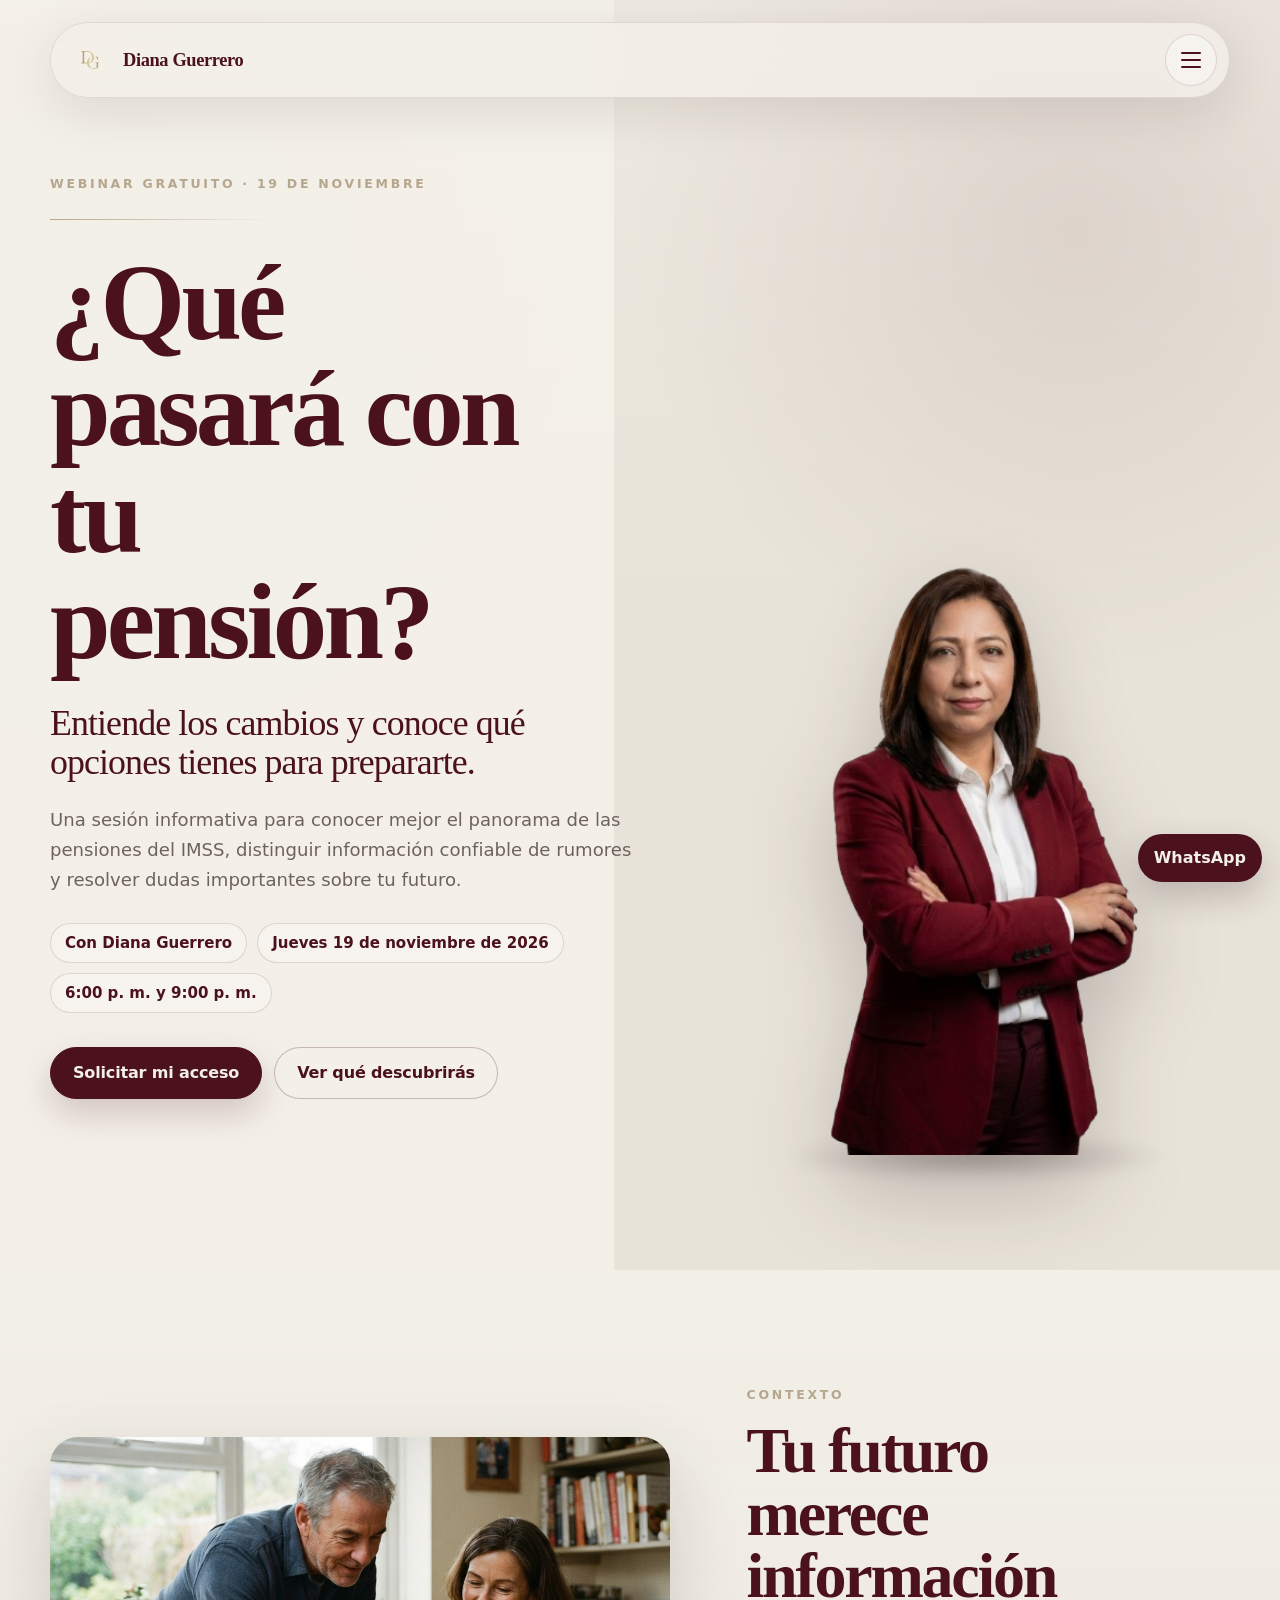
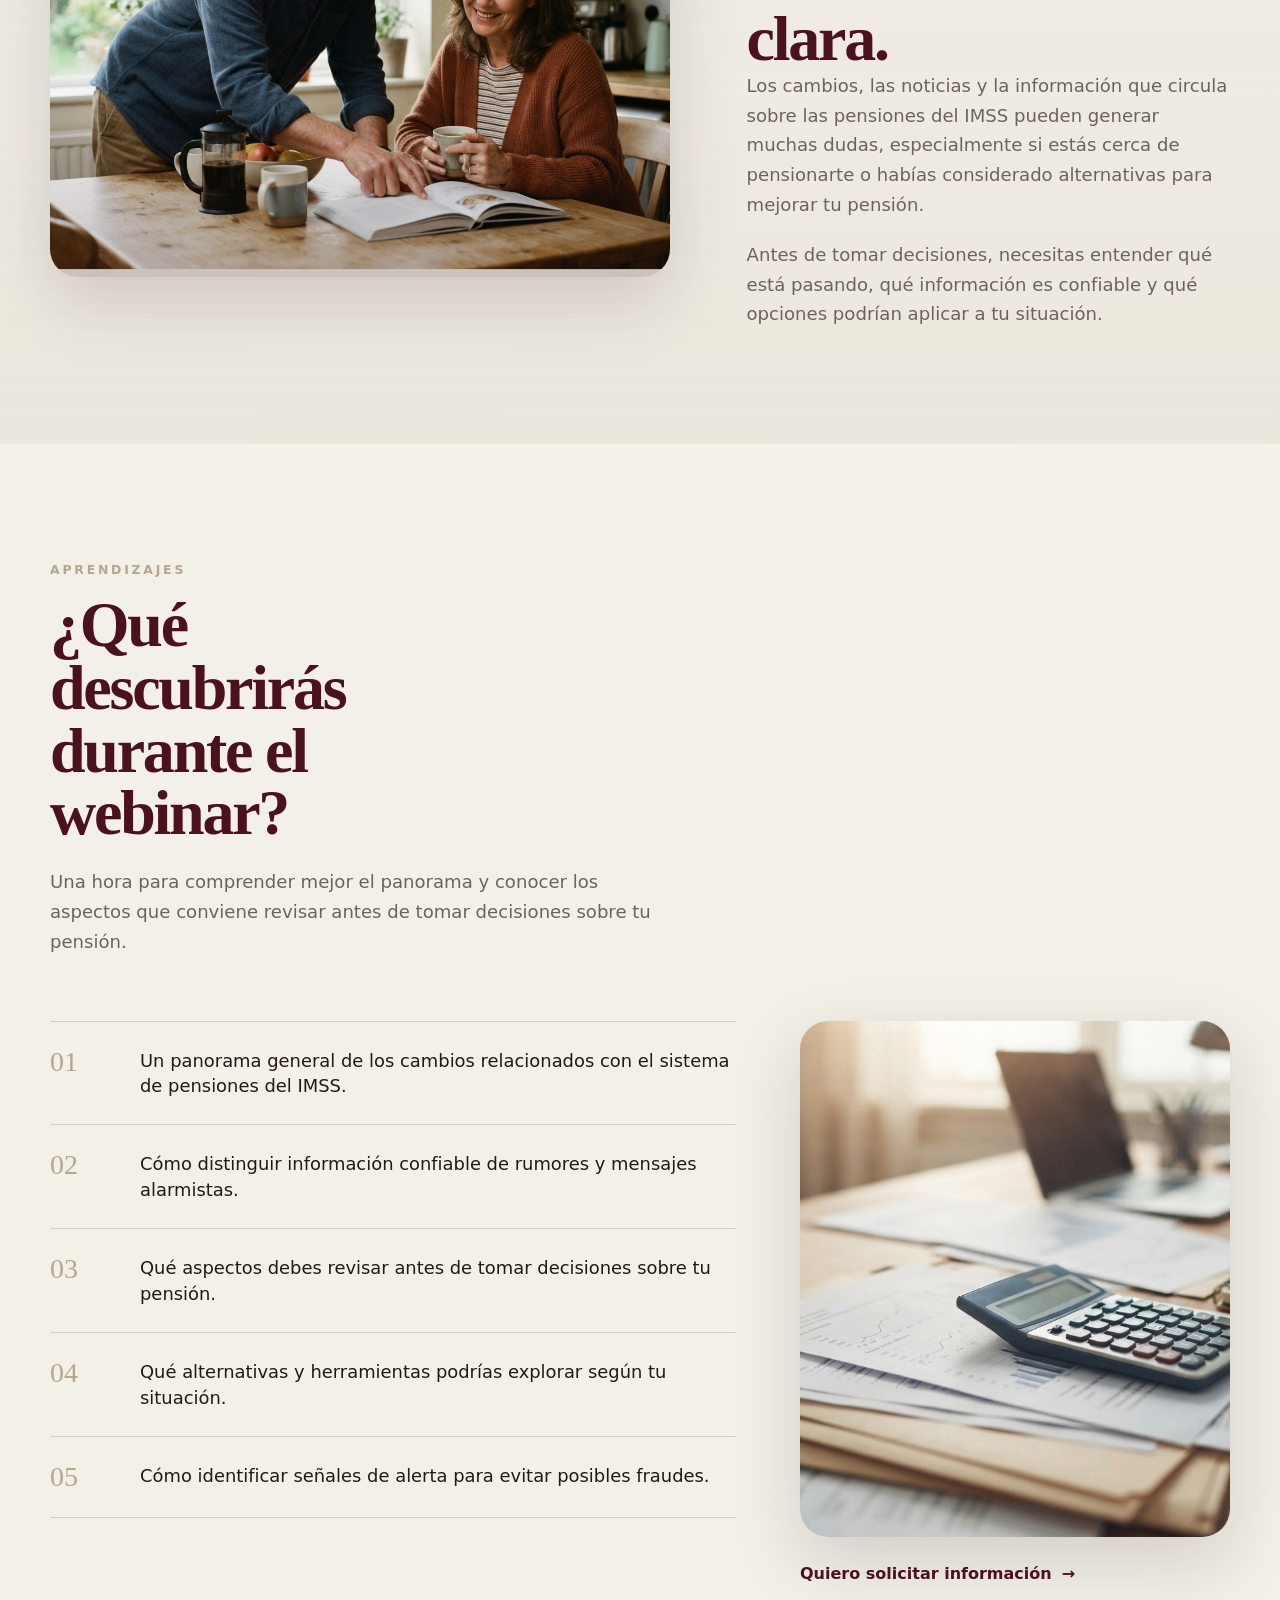
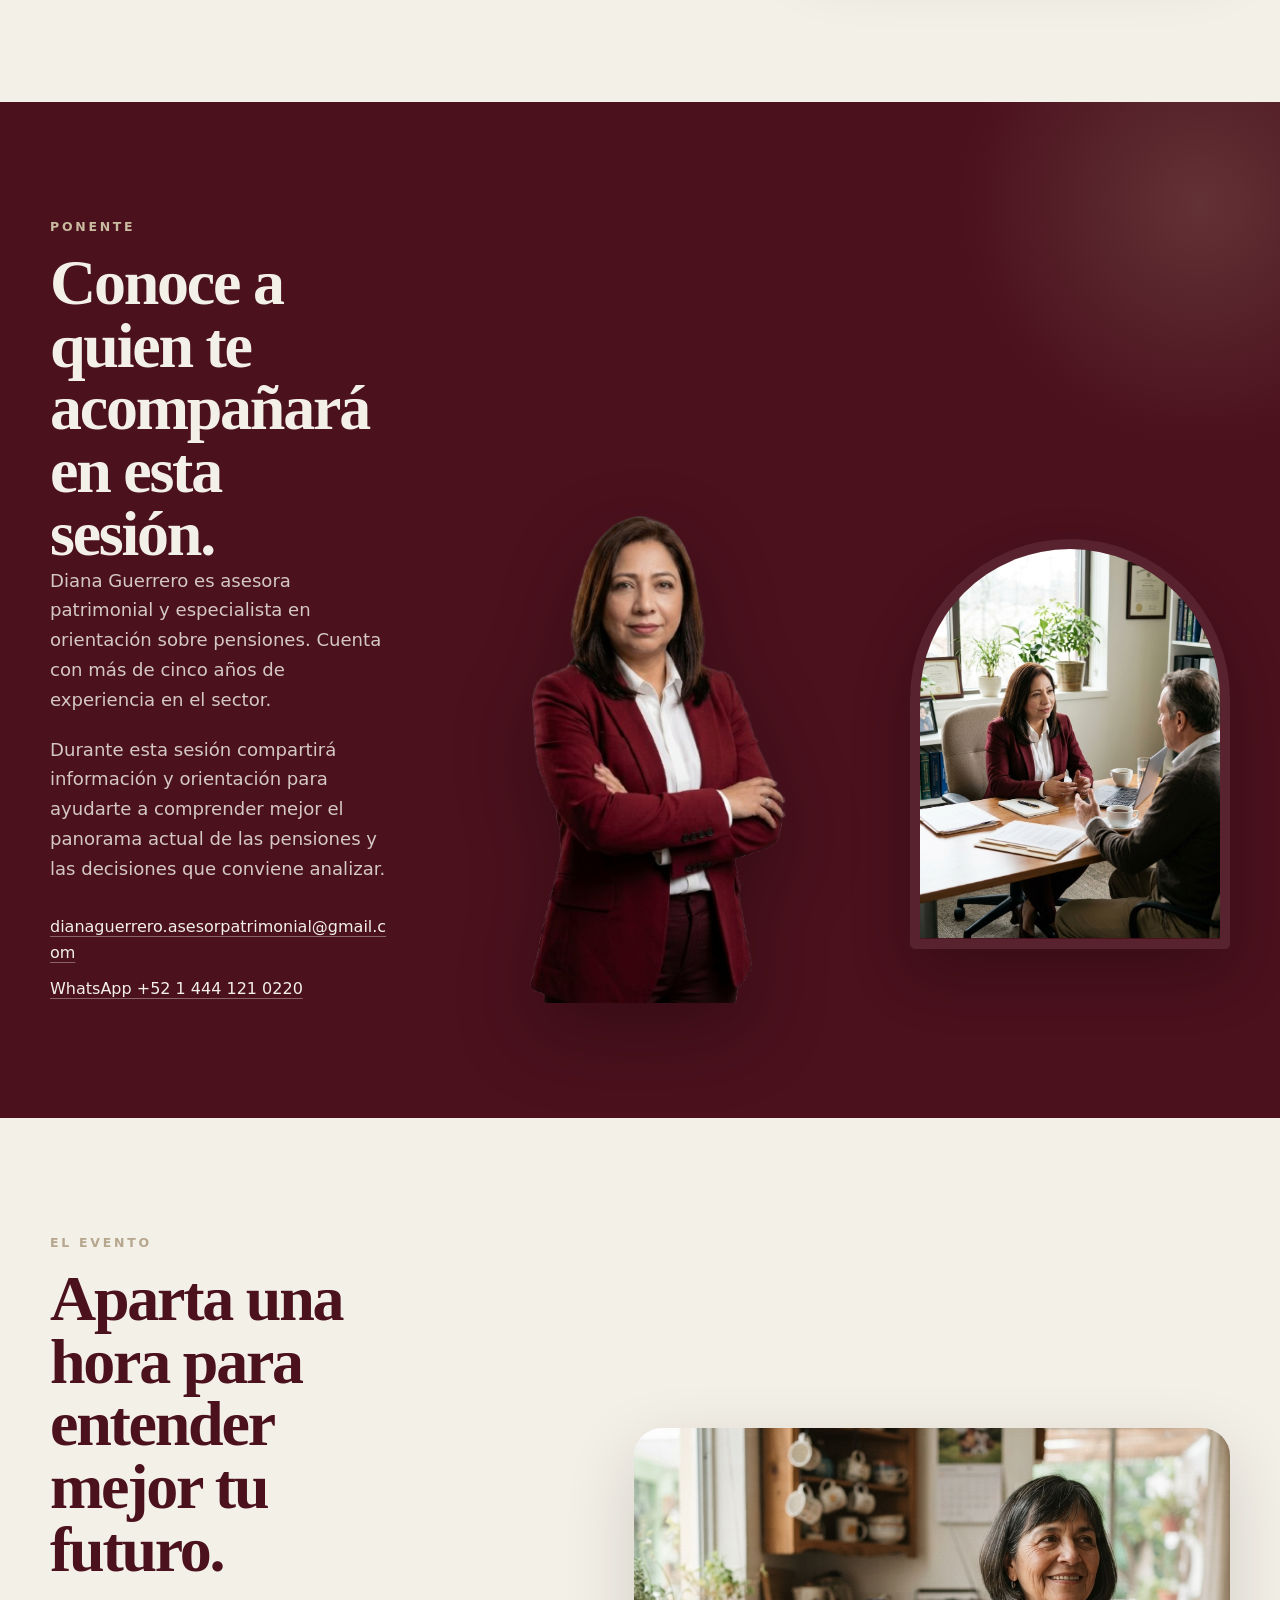
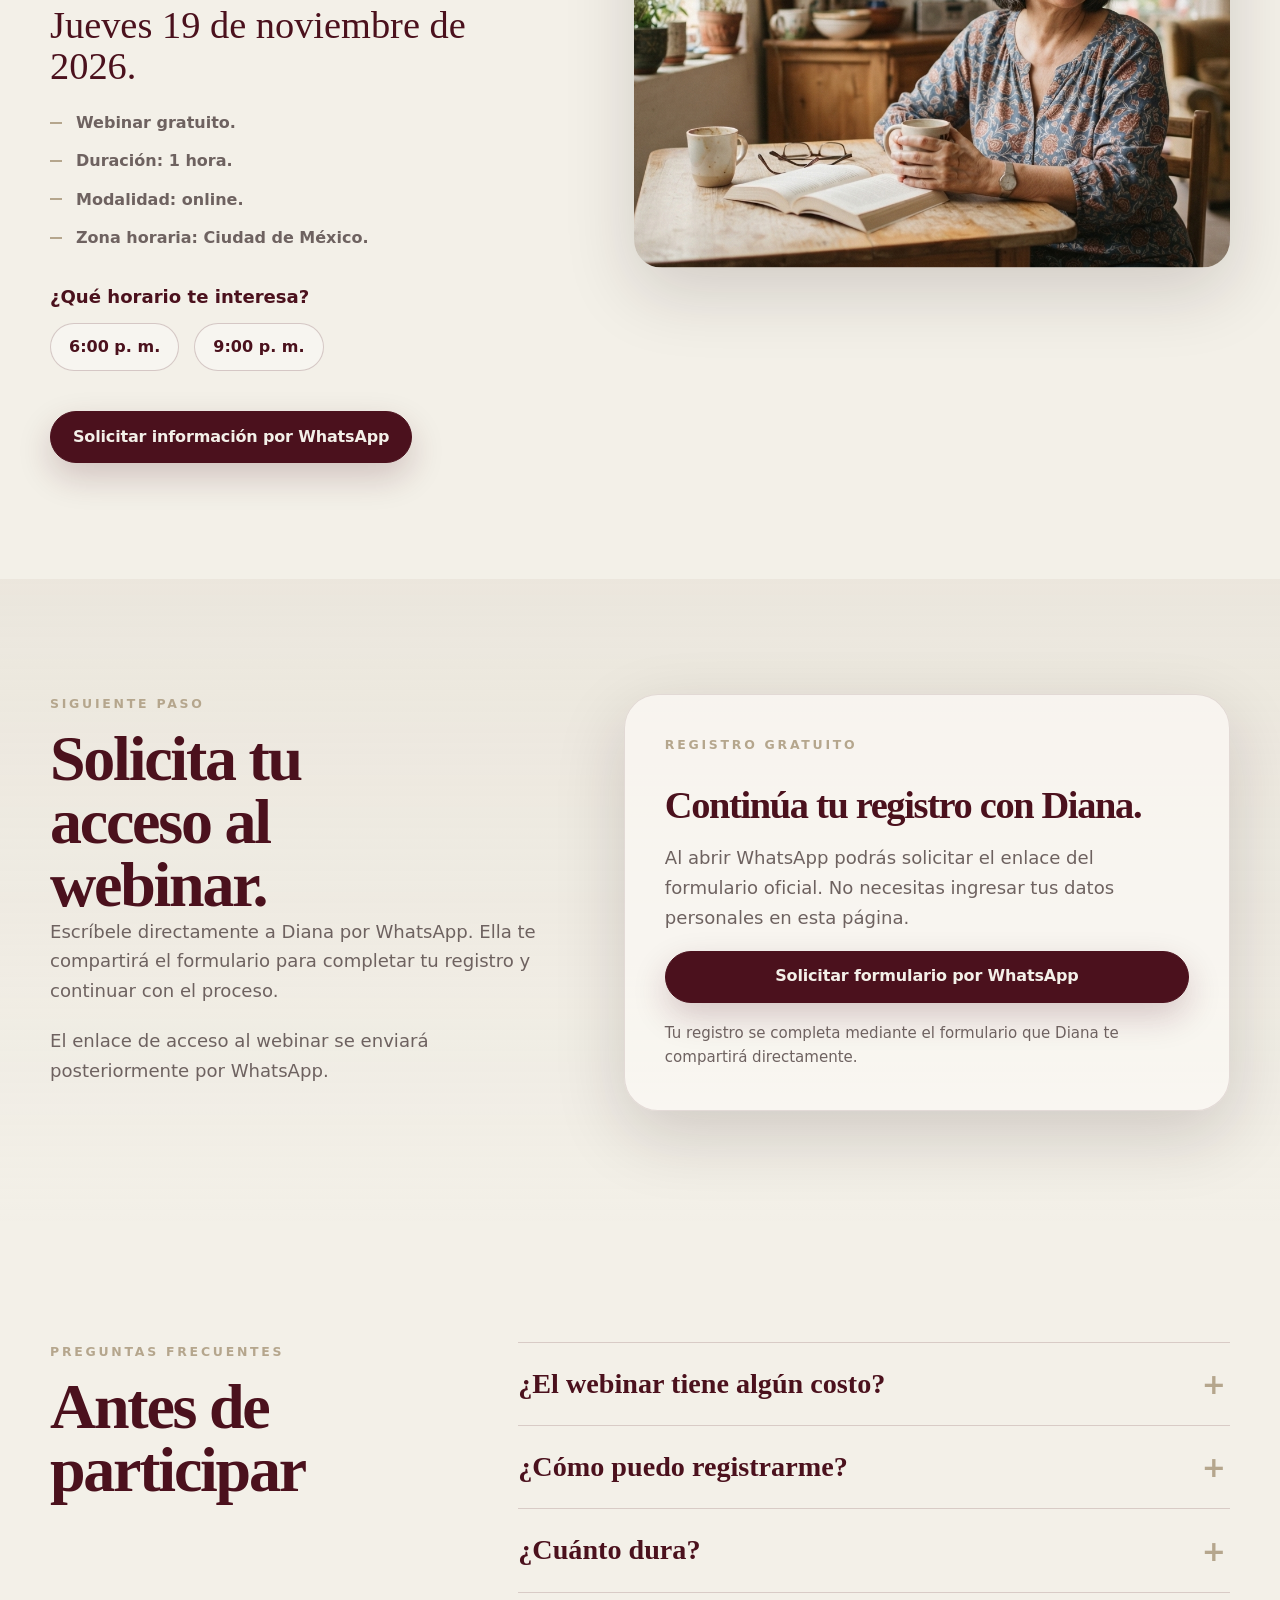
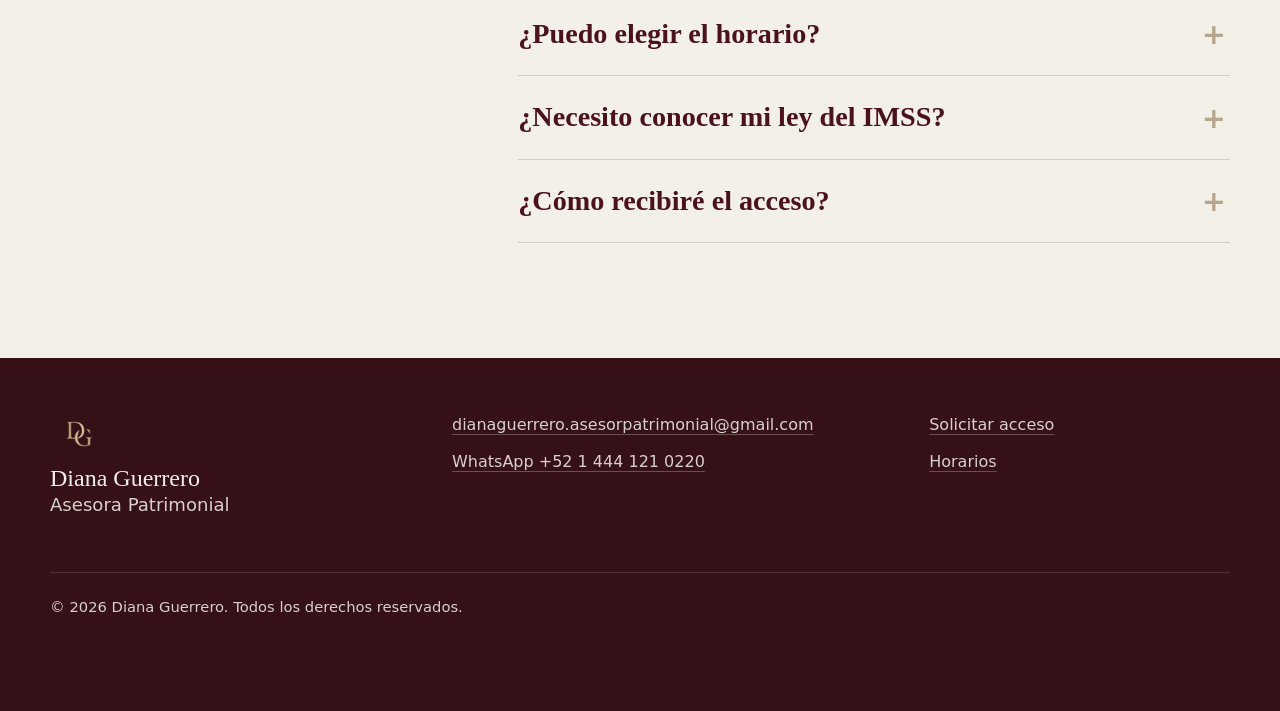
==== commit 7e7f3dc2: "Add WhatsApp icon and text to contact link" ====
--- a/index.html
+++ b/index.html
@@ -347,7 +347,10 @@
     target="_blank"
     rel="noopener noreferrer"
     aria-label="Contactar por WhatsApp">
-    WhatsApp
+    <svg class="floating-contact__icon" viewBox="0 0 32 32" aria-hidden="true">
+      <path fill="currentColor" d="M16.02 3C8.85 3 3.02 8.78 3.02 15.9c0 2.28.6 4.5 1.74 6.47L3 29l6.83-1.78a13.1 13.1 0 0 0 6.19 1.55h.01c7.17 0 13-5.78 13-12.9A12.78 12.78 0 0 0 16.02 3Zm0 23.57c-1.9 0-3.76-.5-5.39-1.45l-.39-.23-4.05 1.05 1.08-3.92-.25-.4a10.62 10.62 0 0 1-1.63-5.72c0-5.9 4.77-10.7 10.64-10.7 2.84 0 5.51 1.12 7.52 3.15a10.58 10.58 0 0 1 3.12 7.55c0 5.9-4.77 10.67-10.65 10.67Zm5.84-8c-.32-.16-1.9-.94-2.2-1.05-.3-.1-.52-.16-.74.16-.22.32-.84 1.05-1.03 1.27-.19.21-.38.24-.7.08-.33-.16-1.38-.51-2.62-1.62-.97-.86-1.62-1.92-1.81-2.24-.19-.32-.02-.5.14-.66.14-.14.33-.38.49-.57.16-.19.22-.32.33-.54.1-.22.05-.4-.03-.57-.08-.16-.74-1.78-1.02-2.44-.27-.64-.54-.55-.74-.56h-.63c-.22 0-.57.08-.87.4-.3.32-1.14 1.1-1.14 2.7s1.17 3.13 1.33 3.35c.16.22 2.3 3.5 5.58 4.9.78.34 1.4.55 1.88.7.79.25 1.5.22 2.06.13.63-.1 1.9-.77 2.17-1.52.27-.75.27-1.4.19-1.53-.08-.14-.3-.22-.63-.38Z"/>
+    </svg>
+    <span>WhatsApp</span>
   </a>
 </body>
 </html>
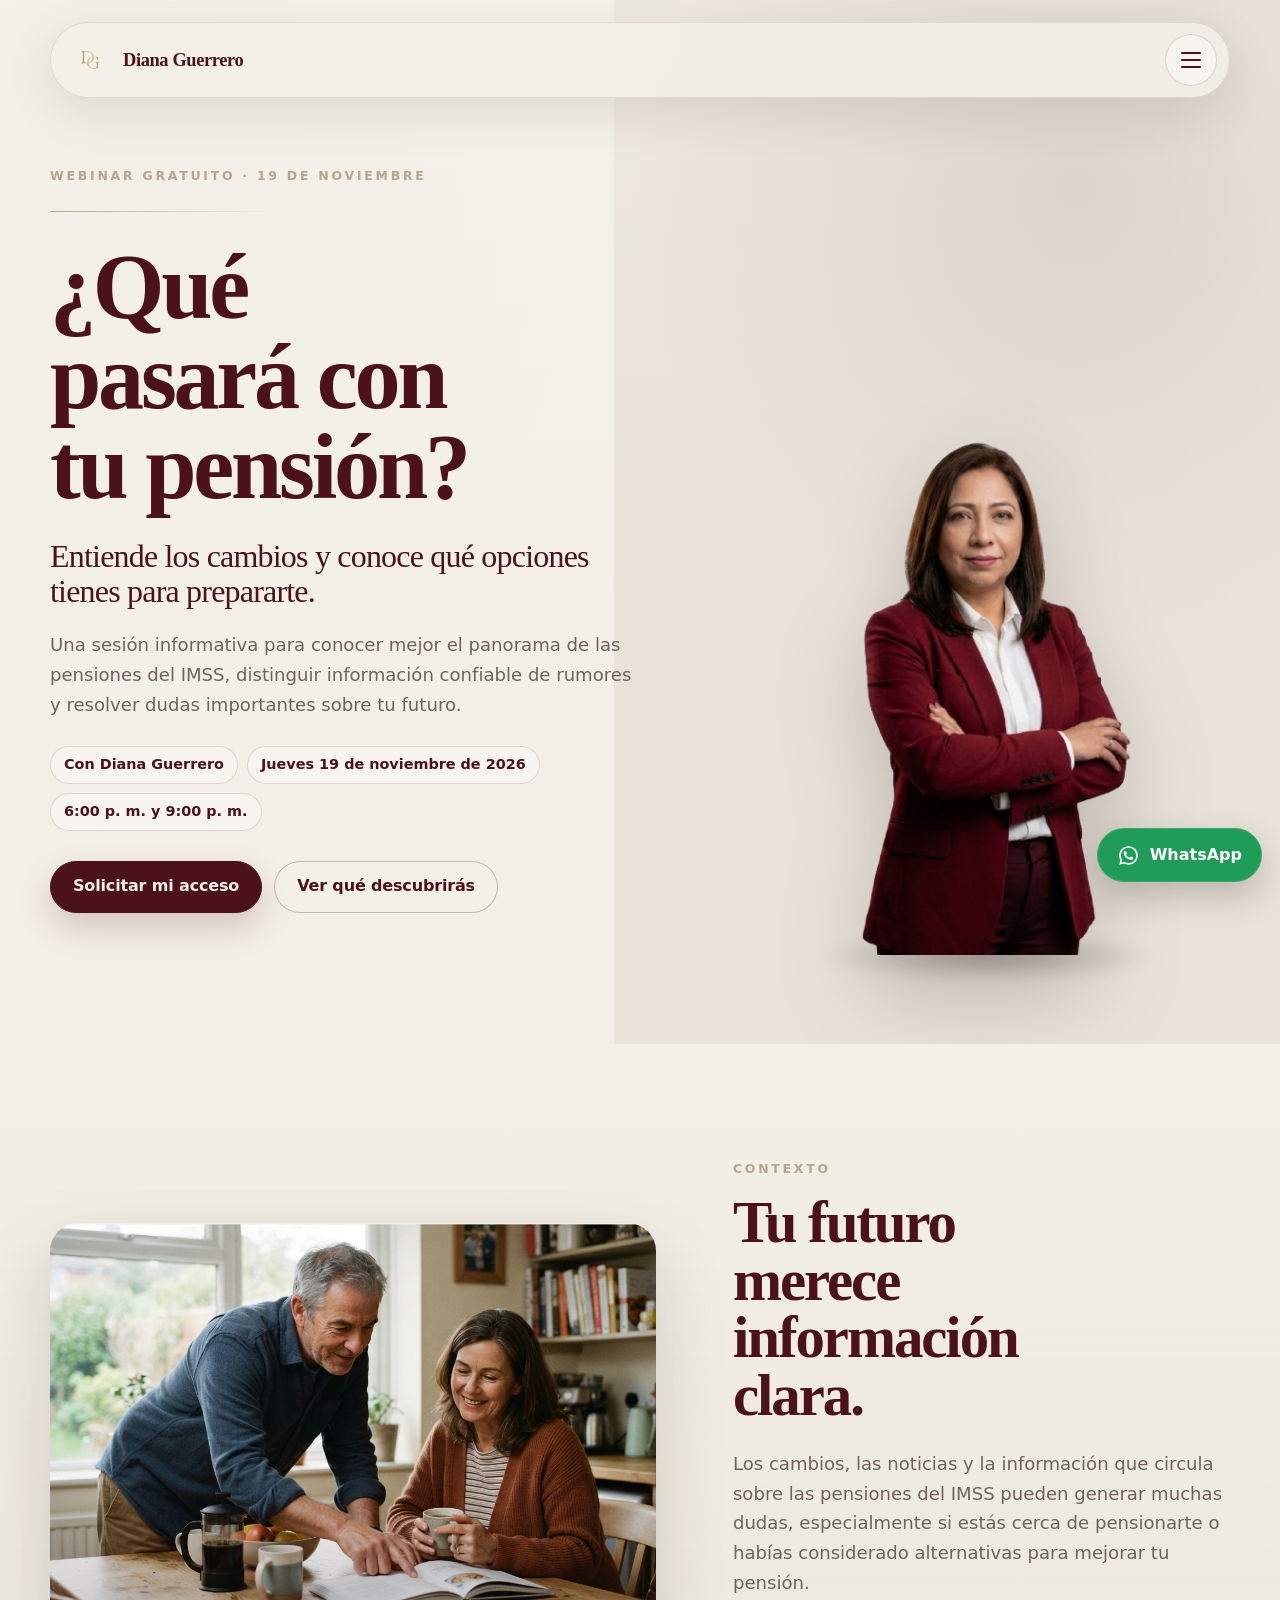
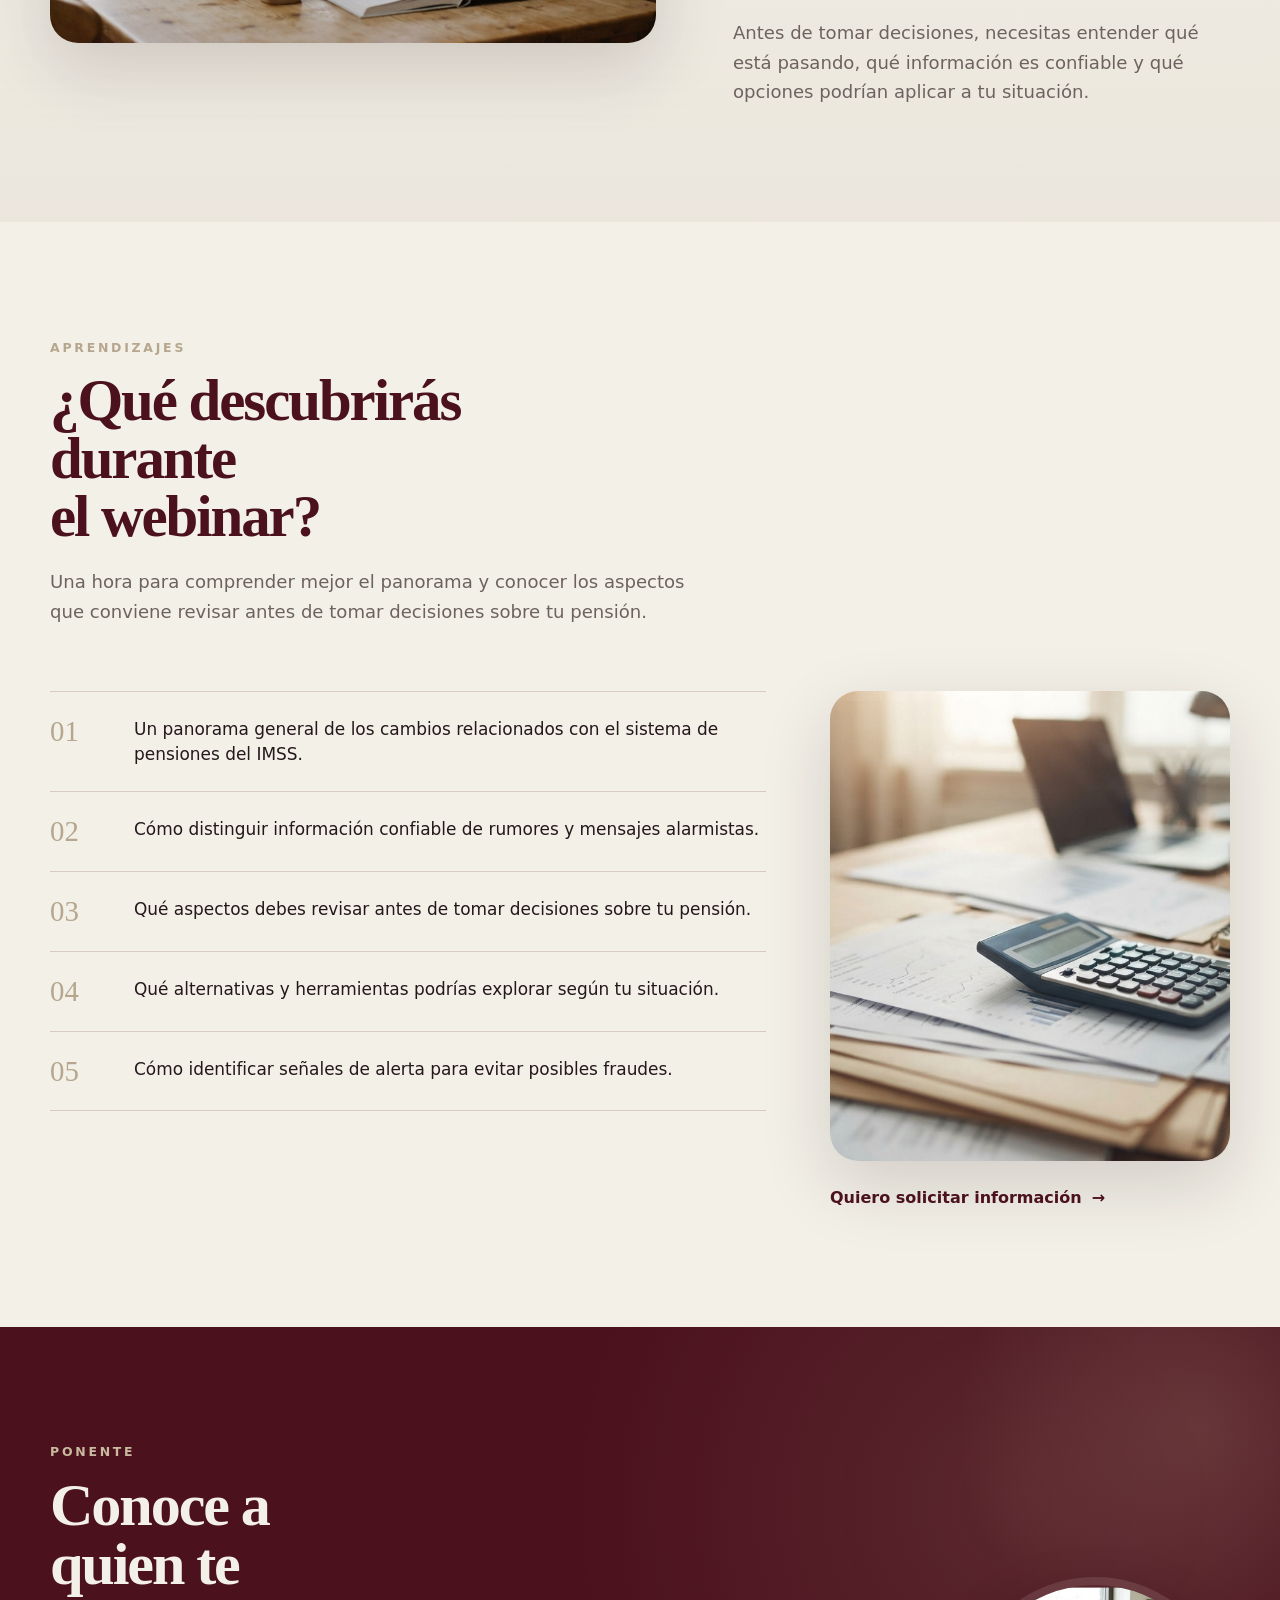
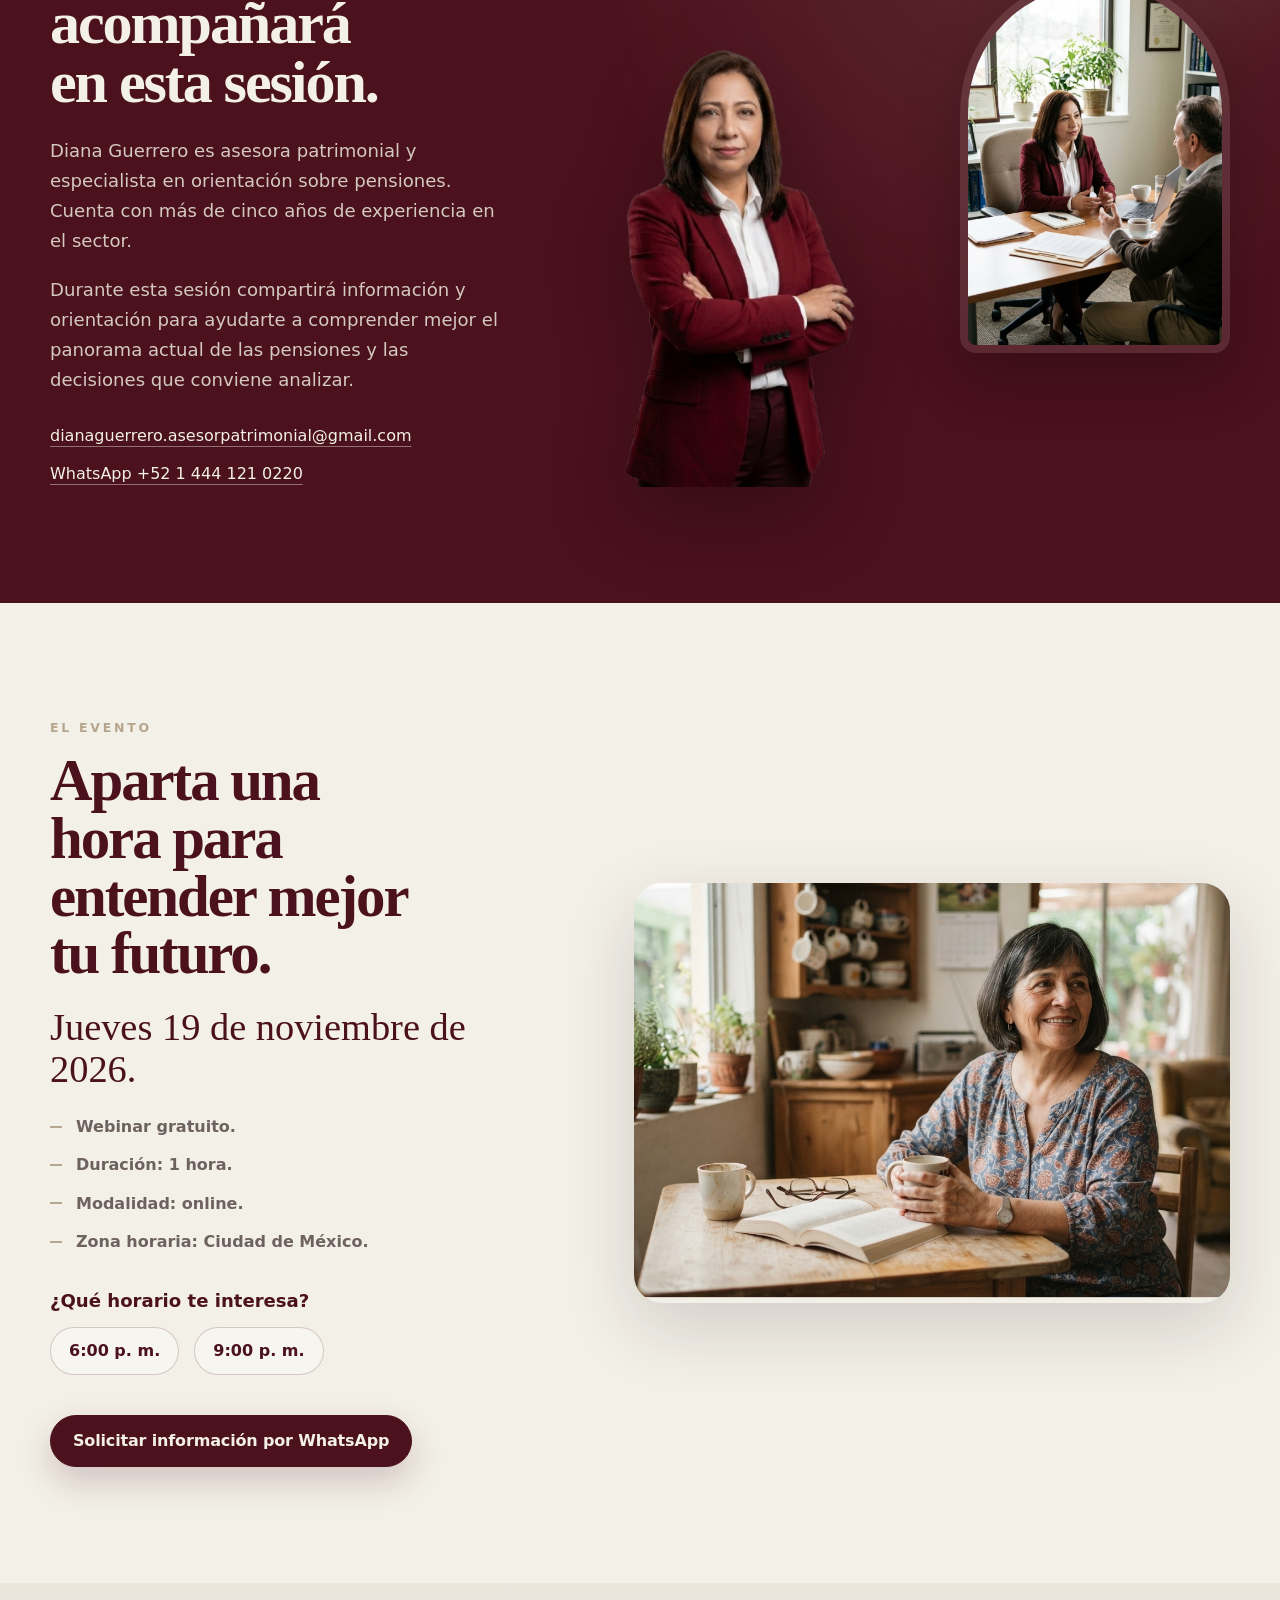
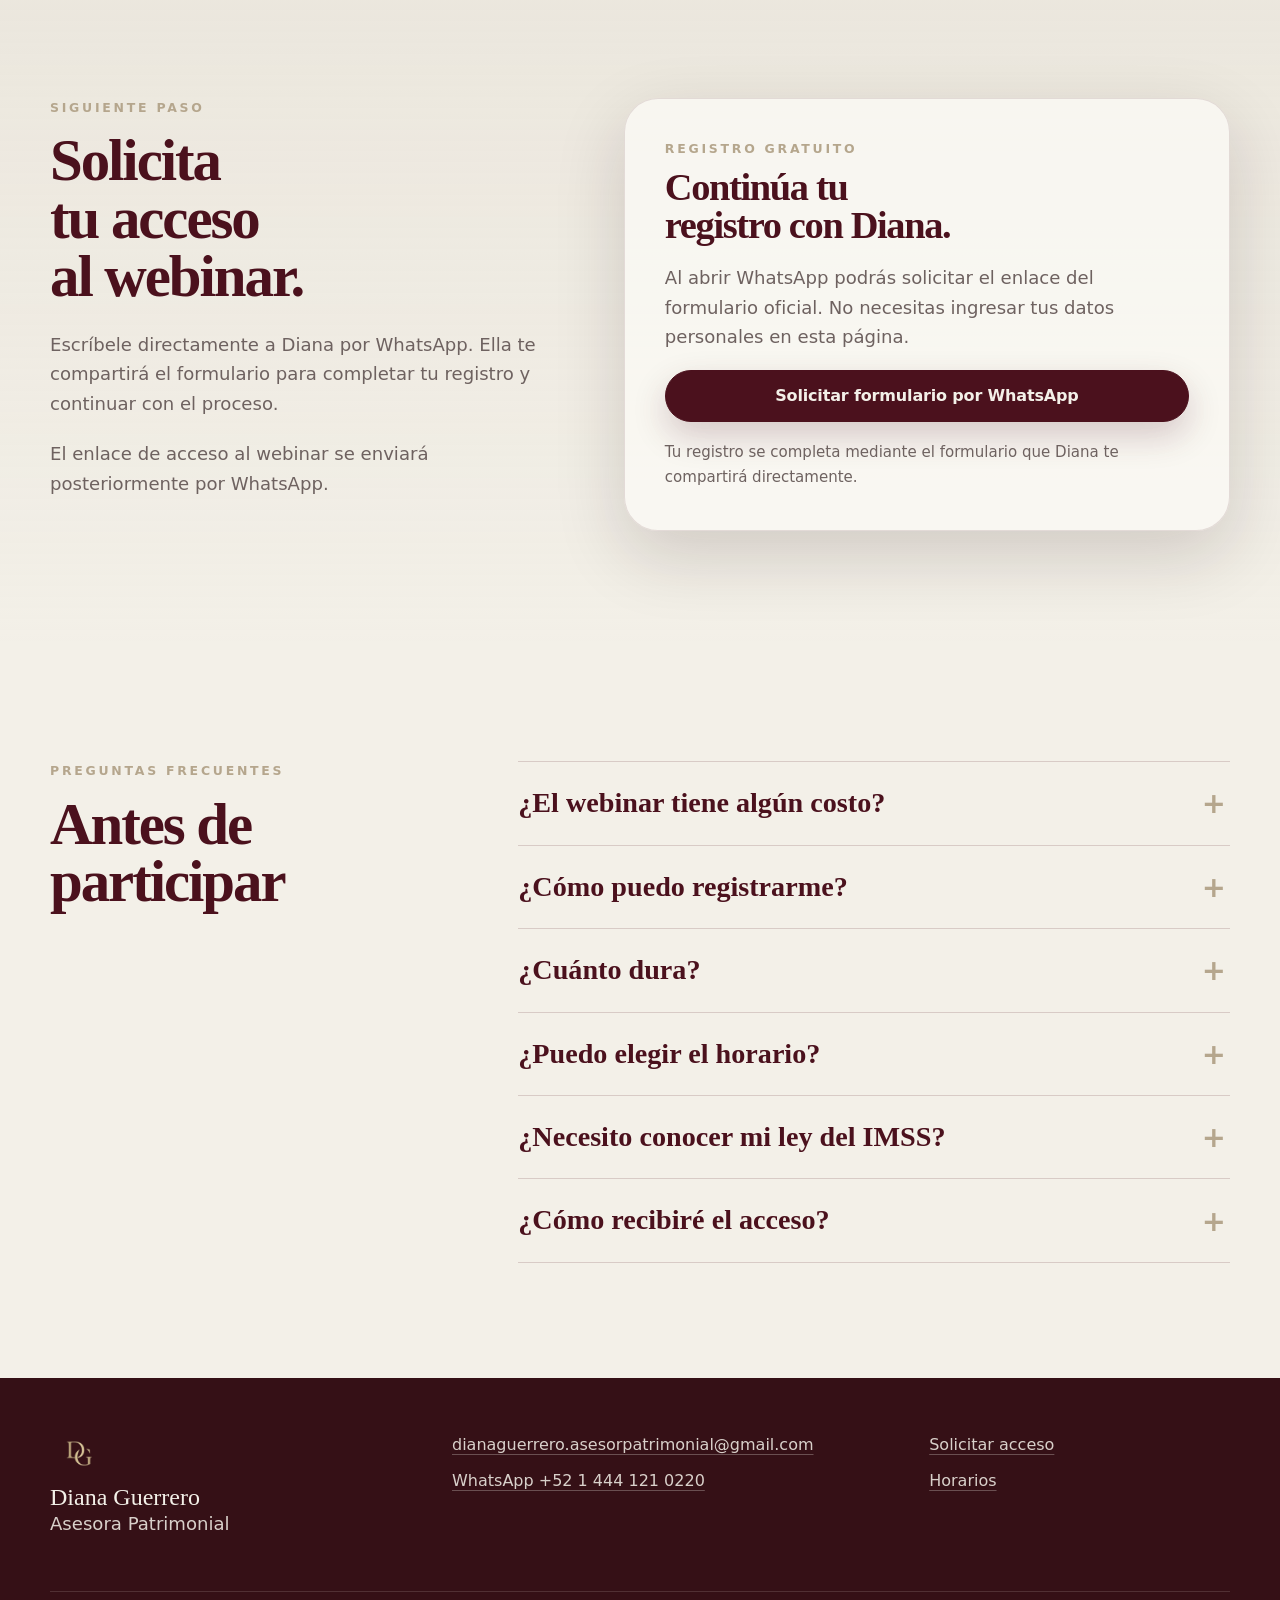
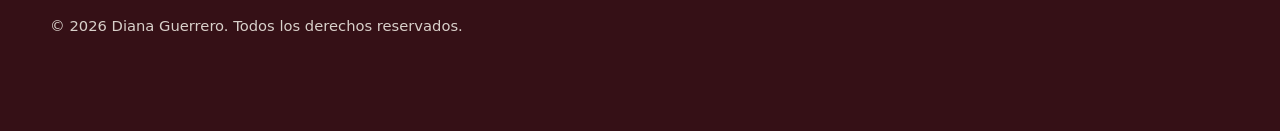
==== commit e126b4d9: "Integrate Google Analytics into index.html Added Google Analytics tracking script to index.html." ====
--- a/index.html
+++ b/index.html
@@ -1,6 +1,14 @@
 <!doctype html>
 <html lang="es">
 <head>
+  <!-- Google Analytics -->
+  <script async src="https://www.googletagmanager.com/gtm.js?id=GTM-W6ZT6TM2"></script>
+<script>
+  window.dataLayer = window.dataLayer || [];
+  function gtag(){dataLayer.push(arguments);}
+  gtag('js', new Date());
+</script>
+  <!-- Final de Google Analytics -->
   <meta charset="utf-8">
   <meta name="viewport" content="width=device-width, initial-scale=1">
   <title>¿Qué pasará con tu pensión? | Webinar gratuito con Diana Guerrero</title>
--- a/css/style.css
+++ b/css/style.css
@@ -19,7 +19,12 @@
 }
 
 * { box-sizing: border-box; }
-html { scroll-behavior: smooth; }
+
+html {
+  scroll-behavior: smooth;
+  scroll-padding-top: 110px;
+}
+
 body {
   margin: 0;
   font-family: var(--sans);
@@ -31,12 +36,16 @@
   text-rendering: optimizeLegibility;
   -webkit-font-smoothing: antialiased;
 }
+
 img { max-width: 100%; height: auto; display: block; }
 a { color: inherit; }
 button, input { font: inherit; }
 [hidden] { display: none !important; }
 
-::selection { background: rgba(181, 166, 141, .38); color: var(--burgundy); }
+::selection {
+  background: rgba(181, 166, 141, .38);
+  color: var(--burgundy);
+}
 
 .skip-link {
   position: fixed;
@@ -58,8 +67,16 @@
   outline-offset: 4px;
 }
 
-.container { width: var(--container); margin-inline: auto; }
-.section { position: relative; padding: clamp(76px, 9vw, 136px) 0; }
+.container {
+  width: var(--container);
+  margin-inline: auto;
+}
+
+.section {
+  position: relative;
+  padding: clamp(76px, 9vw, 136px) 0;
+}
+
 .section-kicker,
 .eyebrow {
   margin: 0 0 14px;
@@ -69,21 +86,49 @@
   letter-spacing: .22em;
   text-transform: uppercase;
 }
+
 h1, h2, h3 {
   margin: 0;
   font-family: var(--serif);
   color: var(--burgundy);
   line-height: .98;
   letter-spacing: -.035em;
-}
-h1 { font-size: clamp(3.2rem, 8.5vw, 7.9rem); max-width: 9ch; }
-h2 { font-size: clamp(2.35rem, 5vw, 4.8rem); max-width: 11ch; }
+  text-wrap: balance;
+}
+
+h1 {
+  font-size: clamp(3rem, 7.2vw, 7rem);
+  max-width: 10ch;
+}
+
+h2 {
+  font-size: clamp(2.3rem, 4.6vw, 4.5rem);
+  max-width: 13ch;
+}
+
 h3 { font-size: clamp(1.7rem, 3vw, 2.5rem); }
-p { margin: 0; color: var(--muted); font-size: clamp(1rem, .35vw + .95rem, 1.13rem); }
+
+p {
+  margin: 0;
+  color: var(--muted);
+  font-size: clamp(1rem, .35vw + .95rem, 1.13rem);
+}
+
 p + p { margin-top: 1.1em; }
-.section-heading { max-width: 760px; margin-bottom: clamp(34px, 5vw, 70px); }
-.section-heading p:not(.section-kicker) { max-width: 620px; margin-top: 22px; }
-
+
+.section-heading {
+  max-width: 820px;
+  margin-bottom: clamp(34px, 5vw, 70px);
+}
+
+.section-heading h2 { max-width: 15ch; }
+
+.section-heading p:not(.section-kicker) {
+  max-width: 650px;
+  margin-top: 22px;
+}
+
+/* Botones y enlaces */
 .button {
   --button-bg: transparent;
   --button-color: var(--burgundy);
@@ -100,21 +145,42 @@
   letter-spacing: -.01em;
   text-decoration: none;
   cursor: pointer;
-  transition: transform .2s ease, background .2s ease, color .2s ease, border-color .2s ease, box-shadow .2s ease;
-}
+  transition:
+    transform .2s ease,
+    background .2s ease,
+    color .2s ease,
+    border-color .2s ease,
+    box-shadow .2s ease;
+}
+
 .button:hover { transform: translateY(-2px); }
 .button:active { transform: translateY(0); }
+
 .button--primary {
   --button-bg: var(--burgundy);
   --button-color: var(--ivory);
   border-color: var(--burgundy);
   box-shadow: 0 14px 34px rgba(75, 17, 29, .20);
 }
-.button--primary:hover { background: var(--burgundy-3); }
-.button--ghost { border-color: rgba(75, 17, 29, .26); background: rgba(243, 240, 232, .42); }
+
+.button--primary:hover {
+  background: var(--burgundy-3);
+  box-shadow: 0 17px 38px rgba(75, 17, 29, .28);
+}
+
+.button--ghost {
+  border-color: rgba(75, 17, 29, .26);
+  background: rgba(243, 240, 232, .42);
+}
+
 .button--ghost:hover { background: rgba(212, 202, 188, .28); }
 .button--full { width: 100%; }
-.button[disabled] { opacity: .62; cursor: wait; transform: none; }
+
+.button[disabled] {
+  opacity: .62;
+  cursor: wait;
+  transform: none;
+}
 
 .text-link {
   display: inline-flex;
@@ -125,10 +191,15 @@
   font-weight: 800;
   text-decoration: none;
 }
-.text-link::after { content: "→"; transition: transform .2s ease; }
+
+.text-link::after {
+  content: "→";
+  transition: transform .2s ease;
+}
+
 .text-link:hover::after { transform: translateX(4px); }
 
-/* Navegación flotante */
+/* Navegación */
 .site-nav {
   position: fixed;
   inset: 18px 18px auto;
@@ -141,10 +212,11 @@
   padding: 10px 12px 10px 18px;
   border: 1px solid rgba(75, 17, 29, .10);
   border-radius: 999px;
-  background: rgba(243, 240, 232, .82);
+  background: rgba(243, 240, 232, .88);
   backdrop-filter: blur(18px);
   box-shadow: 0 14px 50px rgba(36, 18, 23, .10);
 }
+
 .brand {
   display: inline-flex;
   align-items: center;
@@ -157,7 +229,9 @@
   text-decoration: none;
   white-space: nowrap;
 }
+
 .brand img { width: 42px; height: auto; }
+
 .menu-toggle {
   width: 52px;
   height: 52px;
@@ -170,7 +244,12 @@
   cursor: pointer;
   transition: background .2s ease, transform .2s ease;
 }
-.menu-toggle:hover { background: rgba(212, 202, 188, .34); transform: rotate(4deg); }
+
+.menu-toggle:hover {
+  background: rgba(212, 202, 188, .34);
+  transform: rotate(4deg);
+}
+
 .menu-toggle span {
   width: 20px;
   height: 2px;
@@ -178,9 +257,15 @@
   background: var(--burgundy);
   transition: transform .24s ease, opacity .24s ease;
 }
-.site-nav.is-open .menu-toggle span:nth-child(1) { transform: translateY(7px) rotate(45deg); }
+
+.site-nav.is-open .menu-toggle span:nth-child(1) {
+  transform: translateY(7px) rotate(45deg);
+}
 .site-nav.is-open .menu-toggle span:nth-child(2) { opacity: 0; }
-.site-nav.is-open .menu-toggle span:nth-child(3) { transform: translateY(-7px) rotate(-45deg); }
+.site-nav.is-open .menu-toggle span:nth-child(3) {
+  transform: translateY(-7px) rotate(-45deg);
+}
+
 .menu-panel {
   position: fixed;
   top: calc(var(--nav-height) + 30px);
@@ -191,15 +276,23 @@
   padding: 16px;
   border: 1px solid rgba(75, 17, 29, .12);
   border-radius: 30px;
-  background: rgba(251, 249, 244, .96);
+  background: rgba(251, 249, 244, .98);
   box-shadow: var(--shadow);
   transform-origin: top right;
-  transform: translateY(-8px) scale(.96);
+  transform: translateY(-12px) scale(.96);
   opacity: 0;
   pointer-events: none;
-  transition: opacity .22s ease, transform .22s ease;
-}
-.menu-panel.is-visible { transform: translateY(0) scale(1); opacity: 1; pointer-events: auto; }
+  transition:
+    opacity .24s ease,
+    transform .24s cubic-bezier(.2, .8, .2, 1);
+}
+
+.menu-panel.is-visible {
+  transform: translateY(0) scale(1);
+  opacity: 1;
+  pointer-events: auto;
+}
+
 .menu-panel a {
   display: flex;
   align-items: center;
@@ -209,9 +302,37 @@
   color: var(--burgundy);
   font-weight: 700;
   text-decoration: none;
-}
-.menu-panel a:hover { background: rgba(212, 202, 188, .26); }
-.menu-panel .menu-cta { margin-top: 8px; background: var(--burgundy); color: var(--ivory); justify-content: center; }
+  transition: background .2s ease, transform .2s ease;
+}
+
+.menu-panel a:hover {
+  background: rgba(212, 202, 188, .26);
+  transform: translateX(3px);
+}
+
+.menu-panel .menu-cta {
+  margin-top: 8px;
+  justify-content: center;
+  background: var(--burgundy);
+  color: var(--ivory);
+  transition:
+    background .2s ease,
+    box-shadow .2s ease,
+    transform .2s ease;
+}
+
+.menu-panel .menu-cta:hover {
+  background: #762033;
+  box-shadow: 0 9px 24px rgba(75, 17, 29, .24);
+  animation: ctaNudge .42s ease;
+}
+
+@keyframes ctaNudge {
+  0%, 100% { transform: translateX(0); }
+  25% { transform: translateX(-2px); }
+  50% { transform: translateX(2px); }
+  75% { transform: translateX(-1px); }
+}
 
 /* Hero */
 .hero {
@@ -220,7 +341,9 @@
   align-items: center;
   overflow: hidden;
   padding-top: calc(var(--nav-height) + 58px);
-}
+  padding-bottom: clamp(56px, 7vw, 100px);
+}
+
 .hero__background {
   position: absolute;
   inset: 0;
@@ -229,14 +352,21 @@
     radial-gradient(circle at 84% 18%, rgba(75, 17, 29, .13), transparent 28rem);
   pointer-events: none;
 }
+
 .hero__inner {
   position: relative;
   display: grid;
-  grid-template-columns: minmax(0, 1.08fr) minmax(320px, .92fr);
-  gap: clamp(28px, 6vw, 92px);
-  align-items: end;
-}
-.hero__copy { padding: 40px 0 56px; }
+  grid-template-columns: minmax(0, 1.08fr) minmax(280px, .82fr);
+  gap: clamp(28px, 5vw, 76px);
+  align-items: center;
+}
+
+.hero__copy {
+  position: relative;
+  z-index: 1;
+  padding: 32px 0 42px;
+}
+
 .hero__rule {
   display: block;
   width: min(220px, 44vw);
@@ -245,42 +375,58 @@
   background: linear-gradient(90deg, var(--gold), transparent);
   transform-origin: left;
 }
+
 .hero__subtitle {
-  margin-top: 28px;
+  margin-top: 26px;
   color: var(--burgundy);
   font-family: var(--serif);
-  font-size: clamp(1.55rem, 2.8vw, 2.55rem);
-  line-height: 1.08;
+  font-size: clamp(1.5rem, 2.5vw, 2.35rem);
+  line-height: 1.12;
   letter-spacing: -.025em;
-  max-width: 620px;
-}
-.hero__text { max-width: 610px; margin-top: 24px; }
+  max-width: 600px;
+}
+
+.hero__text {
+  max-width: 590px;
+  margin-top: 20px;
+}
+
 .hero__meta {
   display: flex;
   flex-wrap: wrap;
-  gap: 10px;
-  margin-top: 28px;
-}
+  gap: 9px;
+  margin-top: 26px;
+}
+
 .hero__meta span {
   display: inline-flex;
   align-items: center;
-  min-height: 40px;
-  padding: 0 14px;
+  min-height: 38px;
+  padding: 0 13px;
   border: 1px solid rgba(75, 17, 29, .14);
   border-radius: 999px;
-  background: rgba(255, 255, 255, .28);
+  background: rgba(255, 255, 255, .32);
   color: var(--burgundy);
   font-weight: 700;
-  font-size: .94rem;
-}
-.hero__actions { display: flex; flex-wrap: wrap; gap: 12px; margin-top: 34px; }
+  font-size: .9rem;
+}
+
+.hero__actions {
+  display: flex;
+  flex-wrap: wrap;
+  gap: 12px;
+  margin-top: 30px;
+}
+
 .hero__portrait {
   position: relative;
   align-self: end;
   justify-self: center;
-  width: min(100%, 470px);
+  width: min(100%, 410px);
+  max-height: 650px;
   filter: drop-shadow(0 34px 44px rgba(36, 18, 23, .22));
 }
+
 .hero__portrait::before {
   content: "";
   position: absolute;
@@ -291,39 +437,67 @@
   filter: blur(6px);
   z-index: -1;
 }
-.hero__portrait img { width: 100%; }
-
-.hero-anim { opacity: 0; animation: heroIn .9s cubic-bezier(.22, .8, .24, 1) forwards; }
-.hero-anim:nth-of-type(1) { animation-delay: .05s; }
-.hero__rule.hero-anim { animation-name: ruleIn; animation-delay: .22s; }
-h1.hero-anim { animation-delay: .28s; }
-.hero__subtitle.hero-anim { animation-delay: .44s; }
-.hero__text.hero-anim { animation-delay: .56s; }
-.hero__meta.hero-anim { animation-delay: .68s; }
-.hero__actions.hero-anim { animation-delay: .8s; }
-.hero__portrait.hero-anim { animation-delay: .48s; }
+
+.hero__portrait img {
+  width: 100%;
+  max-height: 650px;
+  object-fit: contain;
+  object-position: bottom center;
+}
+
+.hero-anim {
+  opacity: 1;
+  animation: heroIn .75s cubic-bezier(.22, .8, .24, 1) both;
+}
+
+.hero-anim:nth-of-type(1) { animation-delay: .04s; }
+.hero__rule.hero-anim {
+  animation-name: ruleIn;
+  animation-delay: .16s;
+}
+h1.hero-anim { animation-delay: .22s; }
+.hero__subtitle.hero-anim { animation-delay: .34s; }
+.hero__text.hero-anim { animation-delay: .44s; }
+.hero__meta.hero-anim { animation-delay: .54s; }
+.hero__actions.hero-anim { animation-delay: .64s; }
+.hero__portrait.hero-anim { animation-delay: .32s; }
 
 @keyframes heroIn {
-  from { opacity: 0; transform: translateY(22px); }
+  from { opacity: 0; transform: translateY(18px); }
   to { opacity: 1; transform: translateY(0); }
 }
+
 @keyframes ruleIn {
   from { opacity: 0; transform: scaleX(0); }
   to { opacity: 1; transform: scaleX(1); }
 }
 
-/* Reveal on scroll */
-.js-ready .reveal { opacity: 0; transform: translateY(24px); transition: opacity .68s ease var(--reveal-delay, 0ms), transform .68s ease var(--reveal-delay, 0ms); }
-.js-ready .reveal.is-visible { opacity: 1; transform: translateY(0); }
+/* Aparición al desplazarse */
+.js-ready .reveal {
+  opacity: 0;
+  transform: translateY(22px);
+  transition:
+    opacity .65s ease var(--reveal-delay, 0ms),
+    transform .65s ease var(--reveal-delay, 0ms);
+}
+
+.js-ready .reveal.is-visible {
+  opacity: 1;
+  transform: translateY(0);
+}
 
 /* Contexto */
-.context { background: linear-gradient(180deg, transparent, rgba(212, 202, 188, .24)); }
+.context {
+  background: linear-gradient(180deg, transparent, rgba(212, 202, 188, .24));
+}
+
 .context__grid {
   display: grid;
-  grid-template-columns: minmax(0, 1fr) minmax(320px, .78fr);
-  gap: clamp(32px, 6vw, 92px);
+  grid-template-columns: minmax(0, 1fr) minmax(300px, .82fr);
+  gap: clamp(32px, 6vw, 84px);
   align-items: center;
 }
+
 .editorial-image {
   position: relative;
   margin: 0;
@@ -331,6 +505,7 @@
   border-radius: var(--radius);
   box-shadow: var(--shadow);
 }
+
 .editorial-image::after {
   content: "";
   position: absolute;
@@ -338,52 +513,83 @@
   background: linear-gradient(180deg, transparent 52%, rgba(36, 18, 23, .18));
   pointer-events: none;
 }
-.editorial-image img { width: 100%; height: 100%; min-height: 440px; object-fit: cover; transform: translateY(var(--parallax-y, 0)); }
+
+.editorial-image img {
+  width: 100%;
+  height: 100%;
+  min-height: 420px;
+  object-fit: cover;
+  transform: translateY(var(--parallax-y, 0));
+}
+
+.context__copy h2 { max-width: 12ch; }
 .context__copy p:not(.section-kicker) { max-width: 560px; }
+.context__copy h2 + p { margin-top: 24px; }
 
 /* Aprendizajes */
 .learnings__layout {
   display: grid;
-  grid-template-columns: minmax(0, 1fr) minmax(300px, 430px);
-  gap: clamp(30px, 5vw, 78px);
+  grid-template-columns: minmax(0, 1fr) minmax(280px, 400px);
+  gap: clamp(30px, 5vw, 72px);
   align-items: start;
 }
+
 .learning-list {
-  counter-reset: item;
   margin: 0;
   padding: 0;
   list-style: none;
   border-top: 1px solid var(--line);
 }
+
 .learning-list li {
   display: grid;
-  grid-template-columns: 72px 1fr;
+  grid-template-columns: 66px 1fr;
   gap: 18px;
-  padding: 26px 0;
+  align-items: start;
+  padding: 25px 0;
   border-bottom: 1px solid var(--line);
-}
+  transition: border-color .25s ease;
+}
+
 .learning-list span {
+  display: inline-block;
   color: var(--gold);
   font-family: var(--serif);
-  font-size: 1.75rem;
+  font-size: 1.8rem;
   line-height: 1;
-}
-.learning-list p { color: var(--ink); font-size: clamp(1.08rem, 1.4vw, 1.32rem); line-height: 1.42; max-width: 650px; }
+  transition:
+    color .25s ease,
+    text-shadow .25s ease,
+    transform .25s ease;
+}
+
+.learning-list p {
+  color: var(--ink);
+  font-size: clamp(1.06rem, 1.25vw, 1.28rem);
+  line-height: 1.45;
+  max-width: 650px;
+  transition: transform .25s ease, color .25s ease;
+}
+
 .learnings__aside { position: sticky; top: 120px; }
+
 .learnings__aside img {
   width: 100%;
-  aspect-ratio: 4 / 4.8;
+  aspect-ratio: 4 / 4.7;
   object-fit: cover;
   border-radius: var(--radius);
   box-shadow: var(--shadow);
 }
 
-/* Diana */
+/* Ponente */
 .speaker {
-  background: var(--burgundy);
+  background:
+    radial-gradient(circle at 80% 20%, rgba(181, 166, 141, .15), transparent 28rem),
+    var(--burgundy);
   color: var(--ivory);
   overflow: hidden;
 }
+
 .speaker::before {
   content: "";
   position: absolute;
@@ -392,26 +598,89 @@
   right: -180px;
   top: -160px;
   border-radius: 50%;
-  background: radial-gradient(circle, rgba(181, 166, 141, .22), transparent 66%);
-}
-.speaker h2, .speaker p { color: var(--ivory); }
+  background: radial-gradient(circle, rgba(181, 166, 141, .18), transparent 66%);
+  pointer-events: none;
+}
+
+.speaker h2,
+.speaker p { color: var(--ivory); }
+
+.speaker h2 {
+  max-width: 12ch;
+  font-size: clamp(2.5rem, 4.7vw, 4.4rem);
+}
+
 .speaker .section-kicker { color: var(--gold-2); }
+
 .speaker__grid {
   position: relative;
   display: grid;
-  grid-template-columns: minmax(0, 1fr) minmax(280px, 390px) minmax(240px, 320px);
-  gap: clamp(28px, 5vw, 70px);
-  align-items: end;
-}
-.speaker__intro p:not(.section-kicker) { max-width: 620px; color: rgba(243, 240, 232, .82); }
-.speaker__facts { display: grid; gap: 10px; margin-top: 30px; }
-.speaker__facts a { color: var(--ivory); text-decoration-color: rgba(243, 240, 232, .36); text-underline-offset: 4px; overflow-wrap: anywhere; }
-.speaker__portrait { margin: 0; align-self: end; filter: drop-shadow(0 28px 38px rgba(0, 0, 0, .28)); }
-.speaker__portrait img { width: 100%; }
-.speaker__advisory { margin: 0 0 54px; overflow: hidden; border: 10px solid rgba(243, 240, 232, .08); border-radius: 999px 999px 30px 30px; box-shadow: 0 26px 60px rgba(0, 0, 0, .24); }
-.speaker__advisory img { width: 100%; height: 390px; object-fit: cover; object-position: center top; transform: translateY(var(--parallax-y, 0)); }
+  grid-template-columns: minmax(0, 1.05fr) minmax(260px, 350px) minmax(210px, 270px);
+  gap: clamp(24px, 4vw, 58px);
+  align-items: center;
+}
+
+.speaker__intro p:not(.section-kicker) {
+  max-width: 590px;
+  color: rgba(243, 240, 232, .82);
+}
+
+.speaker__intro h2 + p { margin-top: 24px; }
+
+.speaker__facts {
+  display: grid;
+  gap: 12px;
+  margin-top: 28px;
+}
+
+.speaker__facts a {
+  width: fit-content;
+  max-width: 100%;
+  color: var(--ivory);
+  text-decoration-color: rgba(243, 240, 232, .42);
+  text-underline-offset: 5px;
+  overflow-wrap: anywhere;
+  transition: color .2s ease, text-decoration-color .2s ease;
+}
+
+.speaker__facts a:hover {
+  color: var(--gold-2);
+  text-decoration-color: var(--gold-2);
+}
+
+.speaker__portrait {
+  margin: 0;
+  align-self: end;
+  filter: drop-shadow(0 28px 38px rgba(0, 0, 0, .28));
+}
+
+.speaker__portrait img {
+  width: 100%;
+  max-height: 570px;
+  object-fit: contain;
+  object-position: bottom;
+}
+
+.speaker__advisory {
+  margin: 0;
+  align-self: center;
+  overflow: hidden;
+  border: 8px solid rgba(243, 240, 232, .10);
+  border-radius: 220px 220px 26px 26px;
+  box-shadow: 0 26px 60px rgba(0, 0, 0, .24);
+}
+
+.speaker__advisory img {
+  width: 100%;
+  height: 360px;
+  object-fit: cover;
+  object-position: center top;
+  transform: translateY(var(--parallax-y, 0));
+}
+
 .credentials { margin-top: 54px; }
 .credentials h3 { color: var(--ivory); margin-bottom: 20px; }
+
 .credential {
   display: grid;
   grid-template-columns: 86px 1fr;
@@ -420,24 +689,46 @@
   padding: 18px 0;
   border-top: 1px solid rgba(243, 240, 232, .16);
 }
-.credential img { grid-row: span 3; width: 86px; aspect-ratio: 1; object-fit: cover; border-radius: 18px; }
-.credential h4 { margin: 0; color: var(--ivory); font-family: var(--serif); font-size: 1.35rem; line-height: 1.05; }
-.credential p { color: rgba(243, 240, 232, .78); font-size: .98rem; }
+
+.credential img {
+  grid-row: span 3;
+  width: 86px;
+  aspect-ratio: 1;
+  object-fit: cover;
+  border-radius: 18px;
+}
+
+.credential h4 {
+  margin: 0;
+  color: var(--ivory);
+  font-family: var(--serif);
+  font-size: 1.35rem;
+  line-height: 1.05;
+}
+
+.credential p {
+  color: rgba(243, 240, 232, .78);
+  font-size: .98rem;
+}
 
 /* Evento */
 .event__grid {
   display: grid;
-  grid-template-columns: minmax(0, .92fr) minmax(320px, 1.08fr);
-  gap: clamp(32px, 6vw, 90px);
+  grid-template-columns: minmax(0, .92fr) minmax(300px, 1.08fr);
+  gap: clamp(32px, 6vw, 82px);
   align-items: center;
 }
+
+.event__copy h2 { max-width: 13ch; }
+
 .event__date {
   margin-top: 24px;
   color: var(--burgundy);
   font-family: var(--serif);
   font-size: clamp(1.8rem, 3vw, 2.65rem);
-  line-height: 1.05;
-}
+  line-height: 1.08;
+}
+
 .event__facts {
   margin: 24px 0 0;
   padding: 0;
@@ -445,12 +736,14 @@
   display: grid;
   gap: 12px;
 }
+
 .event__facts li {
   position: relative;
   padding-left: 26px;
   color: var(--muted);
   font-weight: 600;
 }
+
 .event__facts li::before {
   content: "";
   position: absolute;
@@ -460,8 +753,15 @@
   height: 2px;
   background: var(--gold);
 }
+
 .schedule-picker { margin: 30px 0; }
-.schedule-picker p { margin-bottom: 12px; color: var(--burgundy); font-weight: 800; }
+
+.schedule-picker p {
+  margin-bottom: 12px;
+  color: var(--burgundy);
+  font-weight: 800;
+}
+
 .schedule-option {
   min-height: 48px;
   margin: 0 10px 10px 0;
@@ -474,21 +774,52 @@
   cursor: pointer;
   transition: background .2s ease, color .2s ease, transform .2s ease;
 }
-.schedule-option:hover { transform: translateY(-2px); background: rgba(212, 202, 188, .32); }
-.schedule-option.is-selected { background: var(--burgundy); color: var(--ivory); }
-.event__image { margin: 0; overflow: hidden; border-radius: var(--radius); box-shadow: var(--shadow); }
-.event__image img { width: 100%; min-height: 440px; object-fit: cover; transform: translateY(var(--parallax-y, 0)); }
+
+.schedule-option:hover {
+  transform: translateY(-2px);
+  background: rgba(212, 202, 188, .32);
+}
+
+.schedule-option.is-selected {
+  background: var(--burgundy);
+  color: var(--ivory);
+}
+
+.event__image {
+  margin: 0;
+  overflow: hidden;
+  border-radius: var(--radius);
+  box-shadow: var(--shadow);
+}
+
+.event__image img {
+  width: 100%;
+  min-height: 420px;
+  object-fit: cover;
+  transform: translateY(var(--parallax-y, 0));
+}
 
 /* Registro */
-.registration { background: linear-gradient(180deg, rgba(212, 202, 188, .24), transparent); }
+.registration {
+  background: linear-gradient(180deg, rgba(212, 202, 188, .24), transparent);
+}
+
 .registration__grid {
   display: grid;
-  grid-template-columns: minmax(0, .82fr) minmax(360px, 1fr);
-  gap: clamp(32px, 6vw, 90px);
+  grid-template-columns: minmax(0, .82fr) minmax(320px, 1fr);
+  gap: clamp(32px, 6vw, 82px);
   align-items: start;
 }
-.registration__intro { position: sticky; top: 120px; }
+
+.registration__intro {
+  position: sticky;
+  top: 120px;
+}
+
+.registration__intro h2 { max-width: 12ch; }
+.registration__intro h2 + p { margin-top: 24px; }
 .registration__intro p:not(.section-kicker) { max-width: 520px; }
+
 .development-notice {
   margin-top: 24px;
   padding: 14px 16px;
@@ -499,21 +830,29 @@
   color: var(--burgundy);
   font-size: .96rem;
 }
+
 .registration-form {
   display: grid;
   gap: 18px;
   padding: clamp(22px, 4vw, 40px);
   border: 1px solid rgba(75, 17, 29, .12);
   border-radius: 34px;
-  background: rgba(251, 249, 244, .74);
+  background: rgba(251, 249, 244, .82);
   box-shadow: var(--shadow);
 }
+
+.registration-form h3 { max-width: 15ch; }
+.registration-form .section-kicker { margin-bottom: -8px; }
+
 .field { display: grid; gap: 8px; }
-.field label, .field legend {
+
+.field label,
+.field legend {
   color: var(--burgundy);
   font-weight: 800;
   letter-spacing: -.01em;
 }
+
 .field input[type="text"],
 .field input[type="email"],
 .field input[type="tel"] {
@@ -526,10 +865,30 @@
   color: var(--ink);
   transition: border-color .2s ease, box-shadow .2s ease, background .2s ease;
 }
-.field input:focus { border-color: var(--gold); background: #fff; box-shadow: 0 0 0 4px rgba(181, 166, 141, .16); }
-.field input[aria-invalid="true"] { border-color: #9c2638; box-shadow: 0 0 0 4px rgba(156, 38, 56, .10); }
-.field-error { color: #8f1f30; font-size: .93rem; font-weight: 700; }
-.schedule-field { margin: 0; padding: 0; border: 0; }
+
+.field input:focus {
+  border-color: var(--gold);
+  background: #fff;
+  box-shadow: 0 0 0 4px rgba(181, 166, 141, .16);
+}
+
+.field input[aria-invalid="true"] {
+  border-color: #9c2638;
+  box-shadow: 0 0 0 4px rgba(156, 38, 56, .10);
+}
+
+.field-error {
+  color: #8f1f30;
+  font-size: .93rem;
+  font-weight: 700;
+}
+
+.schedule-field {
+  margin: 0;
+  padding: 0;
+  border: 0;
+}
+
 .schedule-field label {
   display: inline-flex;
   align-items: center;
@@ -543,26 +902,50 @@
   color: var(--ink);
   cursor: pointer;
 }
-.schedule-field input { accent-color: var(--burgundy); width: 18px; height: 18px; }
+
+.schedule-field input {
+  accent-color: var(--burgundy);
+  width: 18px;
+  height: 18px;
+}
+
 .form-status {
   margin: 0;
   padding: 14px 16px;
   border-radius: 18px;
   font-weight: 700;
 }
-.form-status.is-error { color: #7e1a2b; background: rgba(156, 38, 56, .10); border: 1px solid rgba(156, 38, 56, .22); }
-.form-status.is-success { color: #234d32; background: rgba(46, 125, 76, .10); border: 1px solid rgba(46, 125, 76, .22); }
-.form-note { color: var(--muted); font-size: .94rem; }
-
-/* FAQ */
+
+.form-status.is-error {
+  color: #7e1a2b;
+  background: rgba(156, 38, 56, .10);
+  border: 1px solid rgba(156, 38, 56, .22);
+}
+
+.form-status.is-success {
+  color: #234d32;
+  background: rgba(46, 125, 76, .10);
+  border: 1px solid rgba(46, 125, 76, .22);
+}
+
+.form-note {
+  color: var(--muted);
+  font-size: .94rem;
+}
+
+/* Preguntas frecuentes */
 .faq__grid {
   display: grid;
   grid-template-columns: minmax(220px, .55fr) minmax(0, 1fr);
-  gap: clamp(28px, 6vw, 90px);
+  gap: clamp(28px, 6vw, 82px);
   align-items: start;
 }
+
+.faq__grid > div:first-child h2 { max-width: 9ch; }
 .faq__list { border-top: 1px solid var(--line); }
+
 .faq details { border-bottom: 1px solid var(--line); }
+
 .faq summary {
   position: relative;
   min-height: 72px;
@@ -576,7 +959,9 @@
   cursor: pointer;
   list-style: none;
 }
+
 .faq summary::-webkit-details-marker { display: none; }
+
 .faq summary::after {
   content: "+";
   position: absolute;
@@ -587,10 +972,37 @@
   font-family: var(--sans);
   font-size: 1.8rem;
   line-height: 1;
-  transition: transform .2s ease;
-}
-.faq details[open] summary::after { transform: translateY(-50%) rotate(45deg); }
-.faq details p { padding: 0 44px 24px 0; max-width: 720px; }
+  transition: transform .25s ease;
+}
+
+.faq details[open] summary::after {
+  transform: translateY(-50%) rotate(45deg);
+}
+
+/* El JS envuelve el contenido de cada respuesta en .faq__answer */
+.faq__answer {
+  display: grid;
+  grid-template-rows: 0fr;
+  opacity: 0;
+  transition:
+    grid-template-rows .32s ease,
+    opacity .24s ease;
+}
+
+.faq details[open] .faq__answer {
+  grid-template-rows: 1fr;
+  opacity: 1;
+}
+
+.faq__answer-inner {
+  overflow: hidden;
+  min-height: 0;
+}
+
+.faq__answer p {
+  max-width: 720px;
+  padding: 0 44px 24px 0;
+}
 
 /* Footer */
 .footer {
@@ -598,21 +1010,60 @@
   background: var(--burgundy-2);
   color: var(--ivory);
 }
+
 .footer__grid {
   display: grid;
   grid-template-columns: 1fr 1.2fr .8fr;
   gap: 26px;
   align-items: start;
 }
-.footer img { width: 58px; height: auto; margin-bottom: 10px; }
-.footer p, .footer a { color: rgba(243, 240, 232, .86); }
+
+.footer img {
+  width: 58px;
+  height: auto;
+  margin-bottom: 10px;
+}
+
+.footer p,
+.footer a { color: rgba(243, 240, 232, .86); }
+
 .footer__brand p { margin: 0; }
-.footer__brand p:first-of-type { color: var(--ivory); font-family: var(--serif); font-size: 1.5rem; line-height: 1; }
-.footer__contact { display: grid; gap: 10px; font-style: normal; }
-.footer__contact a, .footer__links a { text-decoration-color: rgba(243, 240, 232, .28); text-underline-offset: 4px; overflow-wrap: anywhere; }
-.footer__links { display: grid; gap: 10px; justify-items: start; }
-.footer__legal { grid-column: 1 / -1; margin-top: 26px; padding-top: 22px; border-top: 1px solid rgba(243, 240, 232, .14); font-size: .92rem; }
-
+
+.footer__brand p:first-of-type {
+  color: var(--ivory);
+  font-family: var(--serif);
+  font-size: 1.5rem;
+  line-height: 1;
+}
+
+.footer__contact {
+  display: grid;
+  gap: 10px;
+  font-style: normal;
+}
+
+.footer__contact a,
+.footer__links a {
+  text-decoration-color: rgba(243, 240, 232, .28);
+  text-underline-offset: 4px;
+  overflow-wrap: anywhere;
+}
+
+.footer__links {
+  display: grid;
+  gap: 10px;
+  justify-items: start;
+}
+
+.footer__legal {
+  grid-column: 1 / -1;
+  margin-top: 26px;
+  padding-top: 22px;
+  border-top: 1px solid rgba(243, 240, 232, .14);
+  font-size: .92rem;
+}
+
+/* Botón flotante de WhatsApp */
 .floating-contact {
   position: fixed;
   right: 18px;
@@ -620,60 +1071,253 @@
   z-index: 90;
   display: inline-flex;
   align-items: center;
-  min-height: 48px;
-  padding: 0 16px;
+  justify-content: center;
+  gap: 10px;
+  min-height: 54px;
+  padding: 0 19px;
+  border: 1px solid rgba(255, 255, 255, .12);
   border-radius: 999px;
-  background: var(--burgundy);
-  color: var(--ivory);
+  background: #1f9d58;
+  color: #fff;
   font-weight: 800;
   text-decoration: none;
   box-shadow: 0 14px 34px rgba(36, 18, 23, .22);
-}
-
+  transition:
+    transform .22s ease,
+    background .22s ease,
+    box-shadow .22s ease;
+}
+
+.floating-contact__icon {
+  width: 23px;
+  height: 23px;
+  flex: 0 0 23px;
+}
+
+.floating-contact:hover {
+  background: #16864a;
+  transform: translateY(-4px);
+  box-shadow: 0 18px 38px rgba(18, 105, 57, .30);
+  animation: whatsappAttention .55s ease;
+}
+
+@keyframes whatsappAttention {
+  0%, 100% { transform: translateY(-4px) rotate(0); }
+  25% { transform: translateY(-4px) rotate(-4deg); }
+  50% { transform: translateY(-4px) rotate(4deg); }
+  75% { transform: translateY(-4px) rotate(-2deg); }
+}
+
+/* Ajustes para escritorio */
 @media (min-width: 980px) {
-  .site-nav { inset: 22px max(28px, calc((100vw - 1180px) / 2)) auto; }
-  .menu-panel { right: max(28px, calc((100vw - 1180px) / 2)); }
-}
-
+  .site-nav {
+    inset: 22px max(28px, calc((100vw - 1180px) / 2)) auto;
+  }
+
+  .menu-panel {
+    right: max(28px, calc((100vw - 1180px) / 2));
+  }
+}
+
+/* Hover solo en dispositivos con mouse o trackpad */
+@media (hover: hover) and (pointer: fine) {
+  .learning-list li:hover span {
+    color: #b79a64;
+    text-shadow: 0 0 12px rgba(200, 187, 159, .55);
+    transform: translateX(5px);
+  }
+
+  .learning-list li:hover p {
+    transform: translateX(5px);
+    color: var(--burgundy);
+  }
+
+  .learning-list li:hover { border-bottom-color: rgba(181, 166, 141, .65); }
+}
+
+/* Tablet */
 @media (max-width: 1080px) {
-  .speaker__grid { grid-template-columns: minmax(0, 1fr) minmax(260px, 340px); }
+  .speaker__grid {
+    grid-template-columns: minmax(0, 1fr) minmax(250px, 330px);
+  }
+
   .speaker__advisory { display: none; }
-}
-
+
+  .hero__inner {
+    grid-template-columns: minmax(0, 1fr) minmax(260px, .78fr);
+    gap: 28px;
+  }
+
+  h1 { font-size: clamp(3rem, 7vw, 5.7rem); }
+}
+
+/* Móvil y tablet vertical */
 @media (max-width: 860px) {
-  :root { --nav-height: 68px; --container: min(100vw - 28px, 720px); }
-  .site-nav { inset: 12px 12px auto; padding-left: 12px; }
+  :root {
+    --nav-height: 68px;
+    --container: min(calc(100vw - 28px), 720px);
+  }
+
+  .site-nav {
+    inset: 12px 12px auto;
+    padding-left: 12px;
+  }
+
   .brand span { display: none; }
-  .hero { min-height: auto; padding-top: calc(var(--nav-height) + 58px); }
-  .hero__inner, .context__grid, .learnings__layout, .event__grid, .registration__grid, .faq__grid { grid-template-columns: 1fr; }
+
+  .hero {
+    min-height: auto;
+    padding-top: calc(var(--nav-height) + 48px);
+    padding-bottom: 50px;
+  }
+
+  .hero__background {
+    background:
+      linear-gradient(180deg, rgba(243, 240, 232, .96), rgba(212, 202, 188, .28));
+  }
+
+  .hero__inner,
+  .context__grid,
+  .learnings__layout,
+  .event__grid,
+  .registration__grid,
+  .faq__grid {
+    grid-template-columns: 1fr;
+  }
+
   .hero__copy { padding: 18px 0 0; }
-  h1 { max-width: 8.5ch; }
-  .hero__portrait { width: min(100%, 360px); margin-top: -8px; }
-  .editorial-image img, .event__image img { min-height: 320px; }
+  .hero__copy h1 { max-width: 10ch; }
+
+  .hero__portrait {
+    width: min(100%, 340px);
+    max-height: none;
+    margin: 0 auto;
+  }
+
+  .hero__portrait img {
+    max-height: 460px;
+    object-position: center bottom;
+  }
+
+  .context__grid { gap: 32px; }
+  .editorial-image img { min-height: 320px; }
+
+  .learnings__layout { gap: 34px; }
   .learnings__aside { position: static; }
   .learnings__aside img { aspect-ratio: 16 / 10; }
-  .speaker__grid { grid-template-columns: 1fr; align-items: start; }
-  .speaker__portrait { width: min(100%, 320px); }
+
+  .speaker__grid {
+    grid-template-columns: minmax(0, 1fr) minmax(220px, 300px);
+    align-items: center;
+  }
+
+  .speaker__intro { grid-column: 1 / -1; }
+  .speaker__portrait { width: min(100%, 300px); justify-self: center; }
+
   .registration__intro { position: static; }
+  .footer__grid { grid-template-columns: 1fr 1fr; }
+  .footer__legal { grid-column: 1 / -1; }
+}
+
+/* Móviles */
+@media (max-width: 560px) {
+  :root { --container: calc(100vw - 32px); }
+
+  .section { padding: 68px 0; }
+
+  h1 {
+    font-size: clamp(2.8rem, 13vw, 4.2rem);
+    max-width: 9ch;
+  }
+
+  h2 {
+    font-size: clamp(2.25rem, 10vw, 3.2rem);
+    max-width: 13ch;
+  }
+
+  .section-kicker,
+  .eyebrow {
+    font-size: .7rem;
+    letter-spacing: .18em;
+  }
+
+  .hero__subtitle { font-size: 1.55rem; }
+  .hero__text { font-size: 1rem; }
+  .hero__actions { display: grid; }
+  .hero__actions .button,
+  .event__copy > .button { width: 100%; }
+
+  .hero__meta { gap: 8px; }
+  .hero__meta span {
+    width: 100%;
+    justify-content: center;
+    text-align: center;
+    font-size: .84rem;
+  }
+
+  .learning-list li {
+    grid-template-columns: 42px minmax(0, 1fr);
+    gap: 12px;
+    padding: 22px 0;
+  }
+
+  .learning-list span { font-size: 1.55rem; }
+  .learning-list p { font-size: 1.05rem; }
+
+  .speaker__grid { grid-template-columns: 1fr; }
+  .speaker__intro { grid-column: auto; }
+  .speaker__portrait { width: min(100%, 290px); }
+
+  .event__image img { min-height: 300px; }
+
+  .registration-form {
+    padding: 22px 18px;
+    border-radius: 26px;
+  }
+
+  .faq summary {
+    min-height: 68px;
+    font-size: 1.35rem;
+  }
+
+  .faq__answer p { padding-right: 12px; }
+
   .footer__grid { grid-template-columns: 1fr; }
-  .footer { padding-bottom: 112px; }
-}
-
-@media (max-width: 520px) {
-  .section { padding: 68px 0; }
-  .hero__actions .button, .event__copy .button { width: 100%; }
-  .hero__meta span { width: 100%; justify-content: center; }
-  .learning-list li { grid-template-columns: 1fr; gap: 8px; }
-  .schedule-field label { width: 100%; }
-  .floating-contact { right: 12px; bottom: 12px; }
-}
-
+  .footer { padding-bottom: 110px; }
+
+  .floating-contact {
+    right: 12px;
+    bottom: 12px;
+    min-height: 50px;
+    padding: 0 16px;
+  }
+}
+
+/* Pantallas muy estrechas */
+@media (max-width: 360px) {
+  .hero__actions .button { padding-inline: 14px; font-size: .92rem; }
+  .floating-contact { min-height: 46px; }
+  .floating-contact__icon { width: 21px; height: 21px; }
+}
+
+/* Movimiento reducido */
 @media (prefers-reduced-motion: reduce) {
-  *, *::before, *::after {
+  *,
+  *::before,
+  *::after {
     animation-duration: .01ms !important;
     animation-iteration-count: 1 !important;
     scroll-behavior: auto !important;
     transition-duration: .01ms !important;
   }
-  .hero-anim, .js-ready .reveal { opacity: 1 !important; transform: none !important; }
-}
+
+  .hero-anim,
+  .js-ready .reveal {
+    opacity: 1 !important;
+    transform: none !important;
+  }
+
+  .faq__answer {
+    transition: none !important;
+  }
+}
